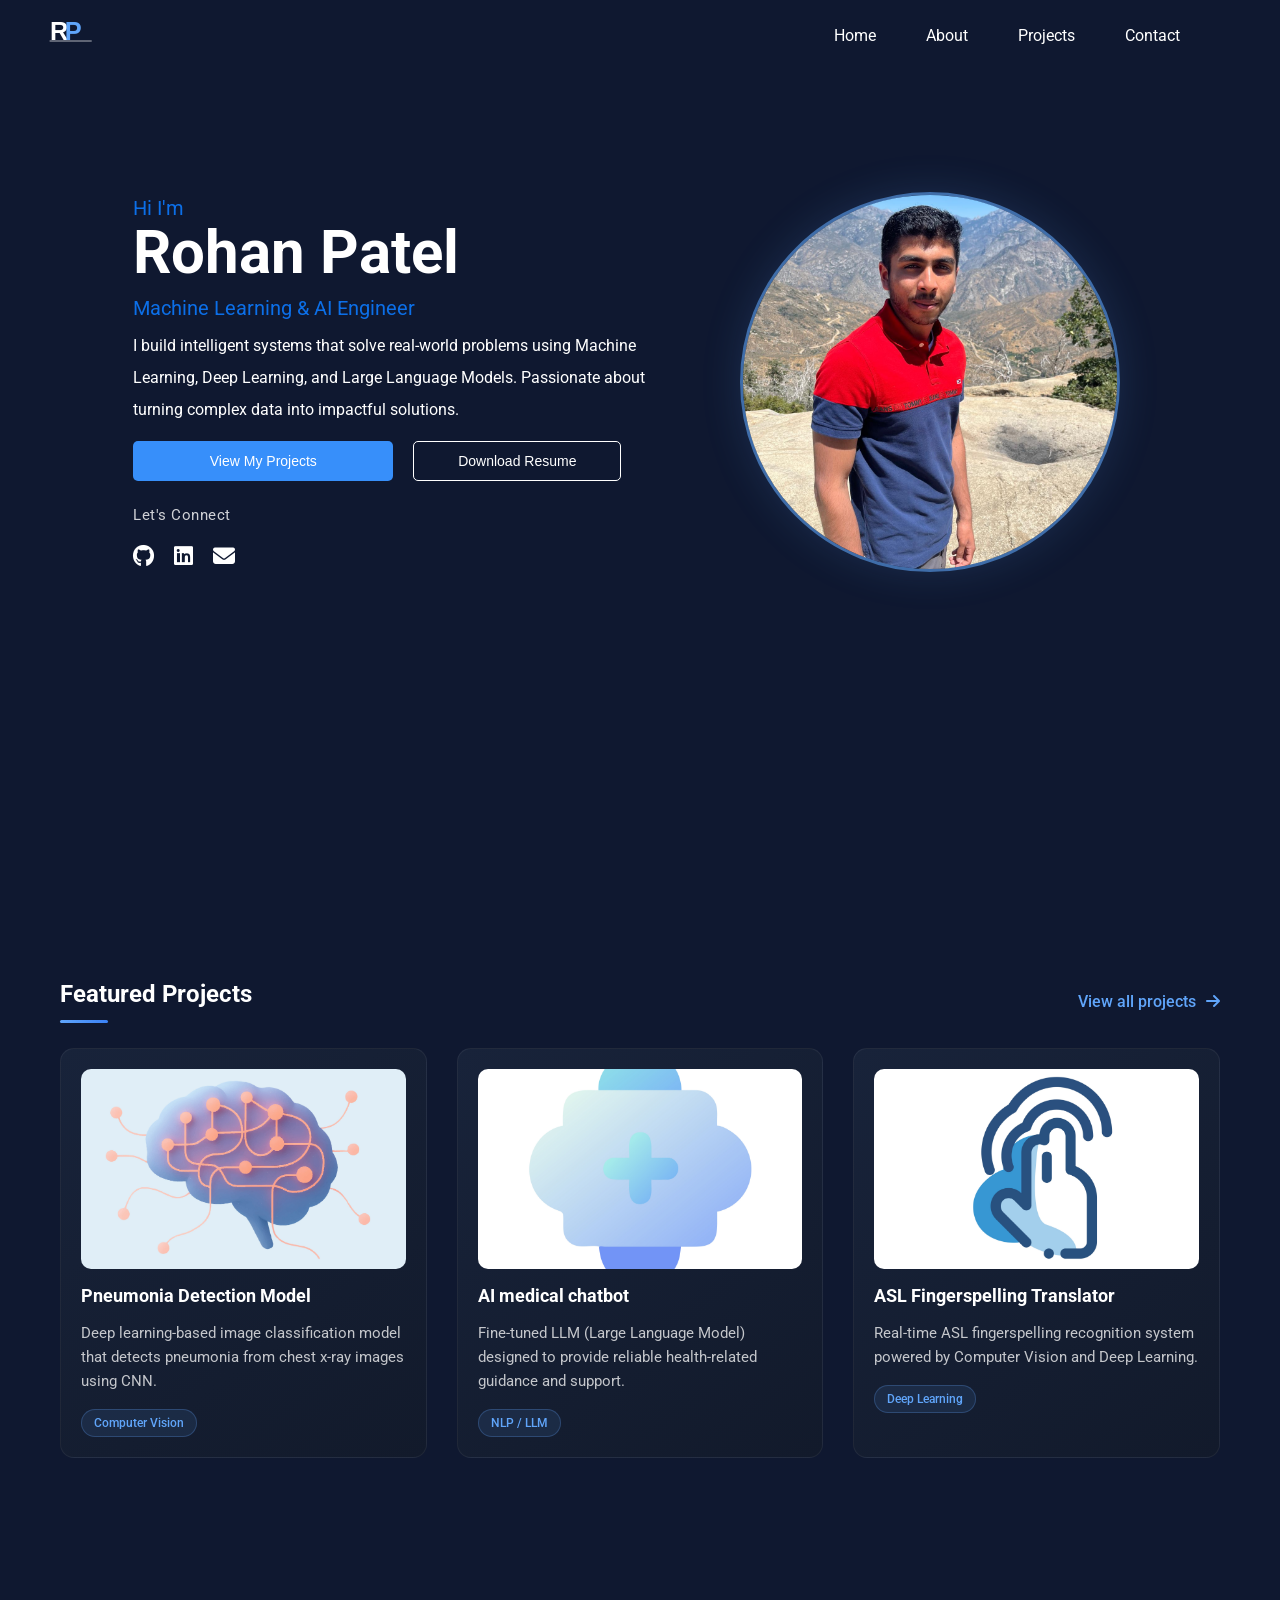
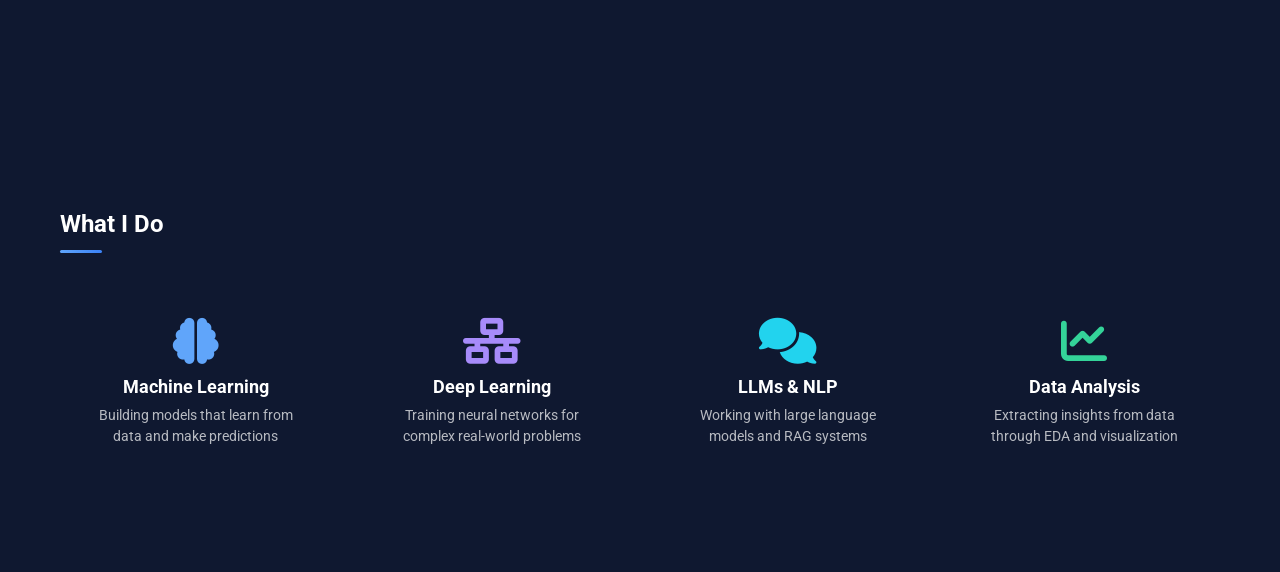
==== index.html @ dd7ce957 "Finished about page. Made minor changes to logo." ====
<!DOCTYPE html>
<html lang="en">
<head>
    <meta charset="UTF-8">
    <meta name="viewport" content="width=device-width, initial-scale=1.0">
    <title>Rohan's Porfolio</title>
    <link rel="preconnect" href="https://fonts.googleapis.com">
    <link rel="preconnect" href="https://fonts.gstatic.com" crossorigin>
    <link href="https://fonts.googleapis.com/css2?family=Inter:ital,opsz,wght@0,14..32,100..900;1,14..32,100..900&family=Roboto:ital,wght@0,100..900;1,100..900&display=swap" rel="stylesheet">
    <link rel="stylesheet" href="https://cdnjs.cloudflare.com/ajax/libs/font-awesome/6.5.0/css/all.min.css">
    <link rel="stylesheet" href="css/styles.css">
</head>
<body>

    <div class="main-layout">
        <div class="header-container">
            <div class="tab-container">
                <div class="logo">
                    <svg width="140" height="60" viewBox="0 0 140 60" xmlns="http://www.w3.org/2000/svg">

                        <!-- R -->
                        <text x="10" y="40"
                              font-family="Arial, sans-serif"
                              font-size="38"
                              font-weight="800"
                              fill="#ffffff"
                              letter-spacing="-6">
                            R
                        </text>

                        <!-- P (slightly overlapped to create interlock feel) -->
                        <text x="32" y="40"
                              font-family="Arial, sans-serif"
                              font-size="38"
                              font-weight="800"
                              fill="#60a5fa"
                              letter-spacing="-6">
                            P
                        </text>

                        <!-- Underline -->
                        <line x1="10" y1="42" x2="72" y2="42"
                              stroke="#ffffff"
                              stroke-width="1"
                              stroke-linecap="round"
                              opacity="1"/>

                    </svg>
                </div>
                <nav class="navbar">
                    <ul class="nav-links">
                        <li><a href="#">Home</a></li>
                        <li><a href="pages/about.html">About</a></li>
                        <li><a href="#">Projects</a></li>
                        <li><a href="#">Contact</a></li>
                    </ul>
                </nav>

            </div>
            <div class="hero-section">
                <div class="intro-container">
                    <div class="text-container">
                        <p class="intro-p">Hi I'm</p>
                        <h1>Rohan Patel</h1>
                        <p class="intro-p">Machine Learning & AI Engineer</p>
                        <p id="description">
                           I build intelligent systems that solve real-world problems using Machine Learning, Deep Learning, and Large Language Models. 
                           Passionate about turning complex data into impactful solutions.
                        </p>
                    </div>
                    <div class="button-container">
                        <button type="button" id="projects-btn">View My Projects</button>
                        <button type="button" id="resume-btn">Download Resume</button>
                    </div>
                    <div class="connect-container">
                        <p class="connect-title">Let's Connect</p>
                        <div class="icon-container">
                            <a href="https://github.com/" target="_blank" aria-label="GitHub">
                                <i class="fa-brands fa-github"></i>
                            </a>

                            <a href="https://linkedin.com/" target="_blank" aria-label="LinkedIn">
                                <i class="fa-brands fa-linkedin"></i>
                            </a>

                            <a href="mailto:your@email.com" aria-label="Email">
                                <i class="fa-solid fa-envelope"></i>
                            </a>
                        </div>
                    </div>
                </div>
                <div class="image-container">
                    <img src="./assets/images/hero_img.JPG">
                </div>
            </div>
        </div>


        <section class="featured-projects">
            <div class="section-header">
                <h2 class="section-title">Featured Projects</h2>
                <a href="#" class="view-projects-link">View all projects <i class="fa-solid fa-arrow-right"></i></a>
            </div>
            <div class="projects-grid">
                <div class="project-card">
                    <img src="./assets/images/img1.jpg">
                    <h3>Pneumonia Detection Model</h3>
                    <p>
                       Deep learning-based image classification model that detects 
                       pneumonia from chest x-ray images using CNN.
                    </p>
                    <div class="tech-tag">Computer Vision</div>
                </div>
                <div class="project-card">
                    <img src="./assets/images/img2.jpg">
                    <h3>AI medical chatbot</h3>
                    <p>
                        Fine-tuned LLM (Large Language Model) designed to provide 
                        reliable health-related guidance and support.
                    </p>
                    <div class="tech-tag">NLP / LLM</div>
                </div>
                <div class="project-card">
                    <img src="./assets/images/img3.jpg">
                    <h3>ASL Fingerspelling Translator</h3>
                    <p>
                        Real-time ASL fingerspelling recognition system powered by
                        Computer Vision and Deep Learning.
                    </p>
                    <div class="tech-tag">Deep Learning</div>
                </div>
            </div>
        </section>

        <section class="what-i-do">
            <div class="what-i-do-header">
                <h2 class="what-i-do-title">What I Do</h2>
            </div>

            <div class="capabilities-grid">
                <div class="capability-box">
                    <i class="fa-solid fa-brain" id="i1"></i>
                    <h3>Machine Learning</h3>
                    <p>Building models that learn from data and make predictions</p>
                </div>
                <div class="capability-box">
                    <i class="fa-solid fa-network-wired" id="i2"></i>
                    <h3>Deep Learning</h3>
                    <p>Training neural networks for complex real-world problems</p>
                </div>
                <div class="capability-box">
                    <i class="fa-solid fa-comments" id="i3"></i>
                    <h3>LLMs & NLP</h3>
                    <p>Working with large language models and RAG systems</p>
                </div>
                <div class="capability-box">
                    <i class="fa-solid fa-chart-line" id="i4"></i>
                    <h3>Data Analysis</h3>
                    <p>Extracting insights from data through EDA and visualization</p>
                </div>
            </div>
        </section>

    </div>

    <script src="./js/script.js"></script>


</body>
</html>
---- css/styles.css ----
* {
    margin: 0;
    padding: 0;
    box-sizing: border-box;
}
body {
    overflow-x: hidden;
    /*background-color: #0e172e;*/
    background-color: #0f1830;
}

.main-layout {
    display: flex;
    flex-direction: column;
    width: 100%;
    min-height: 100vh;
    overflow: none;
}

.header-container {
    display: flex;
    flex-direction: column;
    height: 100vh;
    padding-top: 15%;
    font-family: 'Roboto', sans-serif;
}

.tab-container {
    position: fixed;
    top: 0;
    z-index: 1000;
    width: 100%;
    height: 70px;
    display: flex;
    justify-content: space-between; 
    align-items: center;      
    padding: 0 20px;
    transition: all 0.3s ease;
}

.tab-container.scrolled {
    background: rgba(14, 23, 46, 0.85);
    backdrop-filter: blur(10px);
    border-bottom: 1px solid rgba(255, 255, 255, 0.08);
    box-shadow: 0 4px 20px rgba(0, 0, 0, 0.25);
}

/* Logo Design */
.logo svg {
    height: 40px;
    cursor: pointer;
}

/* navbar should NOT stretch full width */
.navbar {
    display: inline-flex;  /* key: shrink to content */
    font-family: "Roboto", sans-serif;
}

/* list styling */
.nav-links {
    display: flex;
    list-style: none;
    margin-right: 80px;
    padding: 0;
    gap: 50px; /* cleaner than margin-right */
}

/* links */
.nav-links li a {
    text-decoration: none;
    color: white;

}

.hero-section {
    display: grid;
    grid-template-columns: 1.2fr 1fr;
    gap: 60px;

    max-width: 1100px;
    margin: 0 auto;

    align-items: center;
}

.intro-container {
    display: flex;
    flex-direction: column;
    align-items: flex-start;
    justify-content: center;
}

.image-container {
    display: flex;
    align-items: center;
    /*justify-content: center;*/
}

.text-container {
    width: 100%;
    max-width: 520px;
    color: white;
}

.text-container h1 {
    font-size: 60px;
    margin-bottom: 10px;
    line-height: 1.1;
}

.text-container p:nth-of-type(2), p:nth-of-type(1) {
    font-size: 20px;
}

#description {
    padding-top: 10px;
    line-height: 2;
}

.intro-p {
    /*color: #0571f5;*/
    color: #0c6fe8;
}

.button-container {
    display: flex;
    gap: 20px;
    margin-top: 15px;
    width: 100%;
}

.button-container button{
    padding: 12px 16px;
    font-size: 14px;
    line-height: 1;
}


#projects-btn {
    color: white;
    background-color: #378ffa;
    border: none;
    border-radius: 5px;
    width: 50%;
}

#resume-btn {
    color: white;
    background: transparent;
    border: 0.2px solid white;
    border-radius: 5px;
    width: 40%;
}

.image-container {
    display: flex;
    align-items: center; 
    justify-content: center;
}

/*
.image-container img {
    width: 350px;
    height: 350px;
    object-fit: cover;

    border-radius: 50%;   
    border: 3px solid #4facfe; 
}
*/

.image-container img {
    width: 380px;
    height: 380px;

    object-fit: cover;
    border-radius: 50%;

    border: 3px solid rgba(96, 165, 250, 0.6);
    box-shadow: 0 0 40px rgba(96, 165, 250, 0.15);
    transition: 0.3s ease;
}

.image-container img:hover {
    transform: scale(1.03);
}



/* Connect container */

.connect-container {
    margin-top: 25px;
    display: flex;
    flex-direction: column;
    align-items: flex-start;
}

.connect-container p {
    font-size: 15px;
}

.connect-title {
    color: white;
    font-size: 14px;
    margin-bottom: 10px;
    opacity: 0.8;
    letter-spacing: 0.5px;
    font-family: 'Roboto', sans-serif;
}

.icon-container {
    display: flex;
    gap: 15px;
    padding-top: 10px;
}

.icon-container a {
    text-decoration: none;
    color: white;
    font-size: 25px;
    padding-right: 5px;
}

.icon-container a {
    font-size: 22px;
    color: white;
    transition: 0.2s ease;
}

.icon-container a:hover {
    transform: translateY(-2px);
    opacity: 0.7;
}

/* Feature projects section design */


.featured-projects {
    /*padding: 80px 60px;*/
    padding-top: 80px;
    padding-right: 60px;
    padding-bottom: 15px;
    padding-left: 60px;
    height: 100vh;
}

.section-header {
    display: flex;
    justify-content: space-between;
    align-items: center;
    width: 100%;
}

.section-title {
    margin: 0;
    padding: 0;
    padding-bottom: 15px;
    position: relative;
    display: inline-block;
    color: white;
    font-family: 'Roboto', sans-serif;
    flex: 0 0 auto;
}

.section-title::after {
    content: "";
    position: absolute;
    left: 0;
    bottom: 0;
    width: 25%;
    height: 3px;
    border-radius: 999px;
    background: linear-gradient(
        90deg,
        #60a5fa,
        #3b82f6
    );
}

.view-projects-link {
    color: #60a5fa;
    text-decoration: none;
    font-weight: 500;
    font-family: 'Roboto', sans-serif;
}

.view-projects-link i {
    margin-left: 6px;
}

.projects-grid {
    display: grid;
    grid-template-columns: repeat(3, 1fr);
    gap: 30px;
    padding-top: 25px;
}

.project-card {
    background: linear-gradient(145deg, #18233a, #121a2b);
    border: 1px solid rgba(255,255,255,0.06);

    border-radius: 14px;
    overflow: hidden;

    padding: 20px;

    display: flex;
    flex-direction: column;

    transition: all 0.25s ease;
    font-family: 'Roboto', sans-serif;
}

.project-card img {
    width: 100%;
    height: 200px;

    object-fit: cover;
    border-radius: 10px;

    margin-bottom: 16px;
}

.project-card h3 {
    color: white;
    font-size: 18px;
    margin-bottom: 15px;
}

.project-card p {
    color: rgba(255,255,255,0.75);
    font-size: 15px;
    line-height: 1.6;
}

.tech-tag {
    display: inline-block;
    margin-top: 5%;


    padding: 6px 12px;
    font-size: 12px;
    font-weight: 500;

    color: #60a5fa;
    background: rgba(96, 165, 250, 0.1);

    border: 1px solid rgba(96, 165, 250, 0.25);
    border-radius: 999px;

    width: fit-content;
}

/* What I Do Section Design */

.what-i-do {
    padding: 10px 60px 100px;
}

.what-i-do-header {
    display: flex;
    justify-content: space-between;
    align-items: center;
    width: 100%;
    margin-bottom: 40px;
}

.what-i-do-title {
    margin: 0;
    padding: 0;
    padding-bottom: 15px;
    position: relative;
    display: inline-block;
    color: white;
    font-family: 'Roboto', sans-serif;
    flex: 0 0 auto;
}

.what-i-do-title::after {
    content: "";
    position: absolute;
    left: 0;
    bottom: 0;
    width: 40%;
    height: 3px;
    border-radius: 999px;
    background: linear-gradient(
        90deg,
        #60a5fa,
        #3b82f6
    );
}

.capabilities-grid {
    display: grid;
    grid-template-columns: repeat(4, 1fr);
    gap: 25px;
}

.capability-box {
    /*
    background: linear-gradient(145deg, #18233a, #121a2b);
    border: 1px solid rgba(255, 255, 255, 0.06);

    border-radius: 14px;
    */
    padding: 25px;

    min-height: 160px;

    display: flex;
    flex-direction: column;
    justify-content: center;
    align-items: center;
    text-align: center;
    transition: all 0.25s ease;
    font-family: 'Roboto', sans-serif;
}

.capability-box:hover {
    transform: translateY(-6px);
    box-shadow: 0 12px 30px rgba(0, 0, 0, 0.35);
    border-color: rgba(96, 165, 250, 0.25);
}

.capability-box i {
    font-size: 46px;
    color: #60a5fa;
    margin-bottom: 12px;
}

.capability-box h3 {
    color: white;
    font-size: 18px;
    margin-bottom: 8px;
}

.capability-box p {
    color: rgba(255, 255, 255, 0.7);
    font-size: 14px;
    line-height: 1.5;
}

#i1 {
    color: #60a5fa;
}

#i2 {
    color: #a78bfa;
}

#i3 {
    color: #22d3ee;
}

#i4 {
    color: #34d399;
}
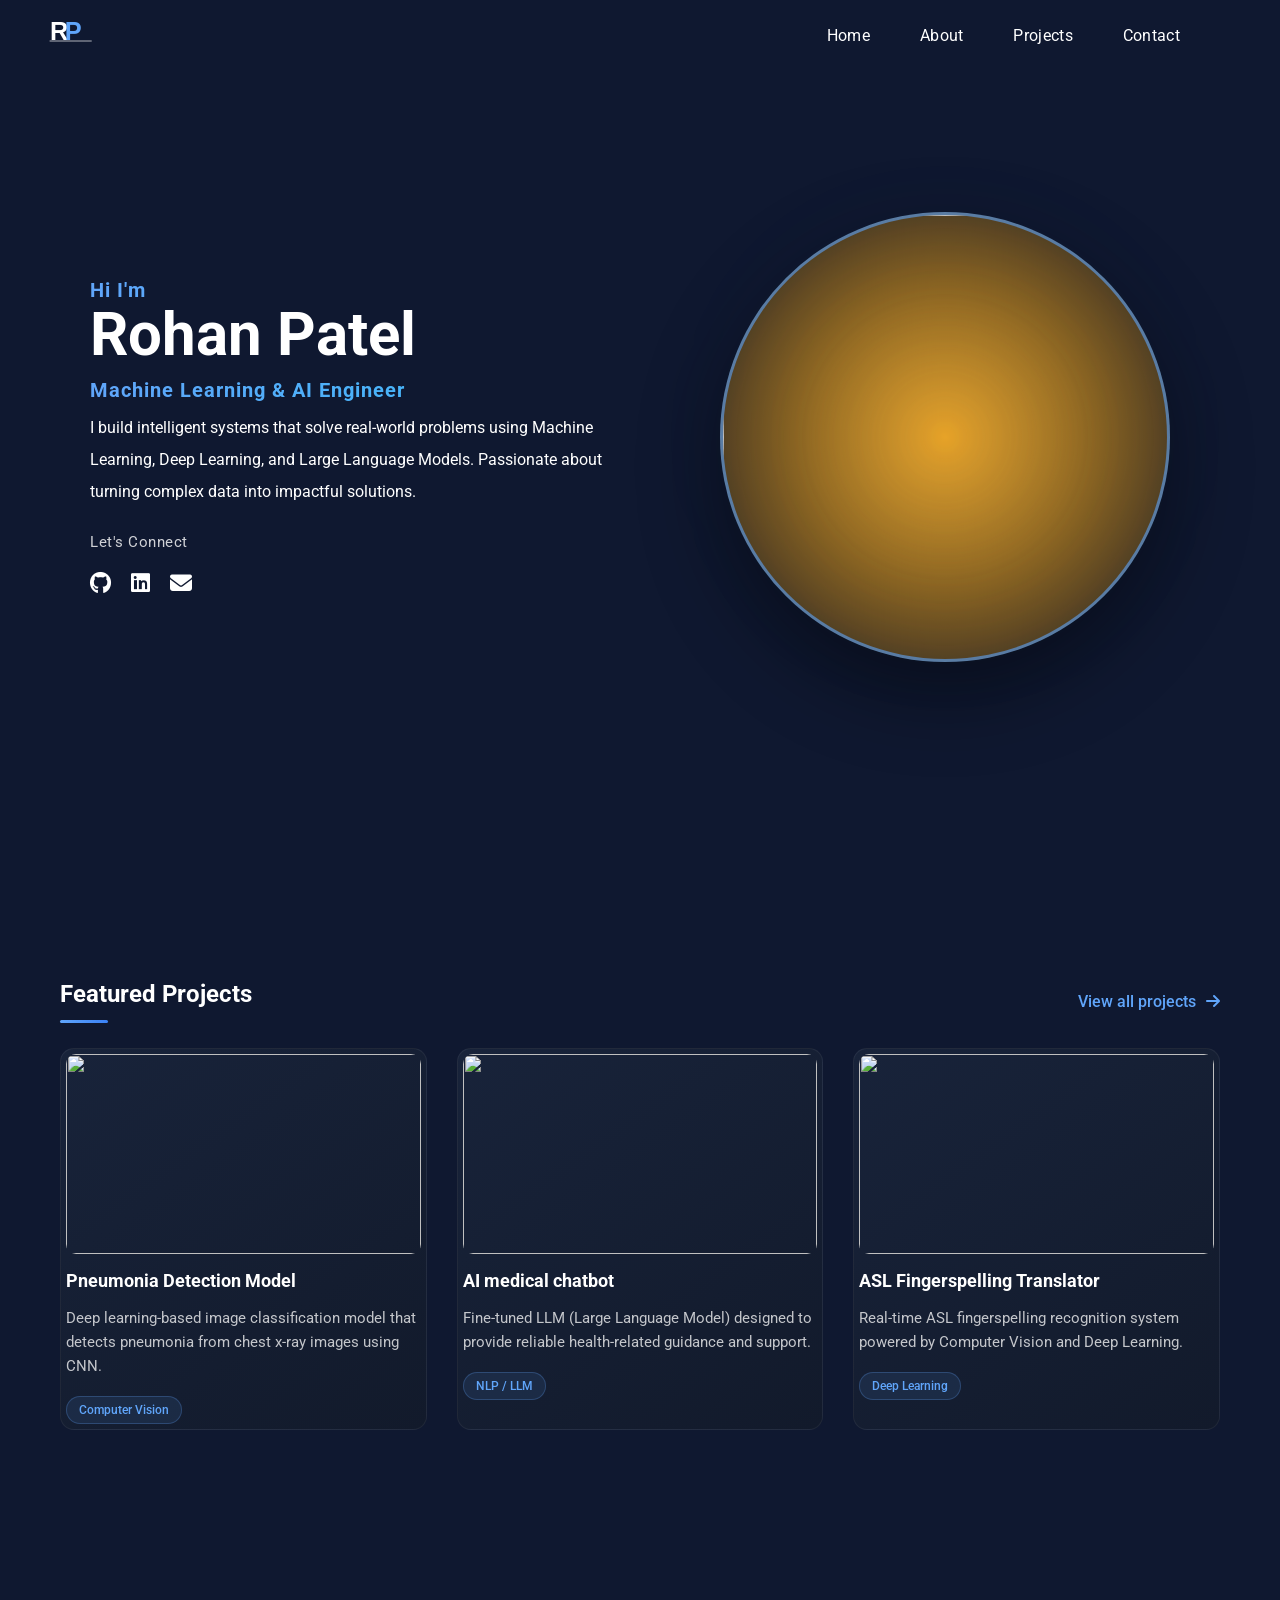
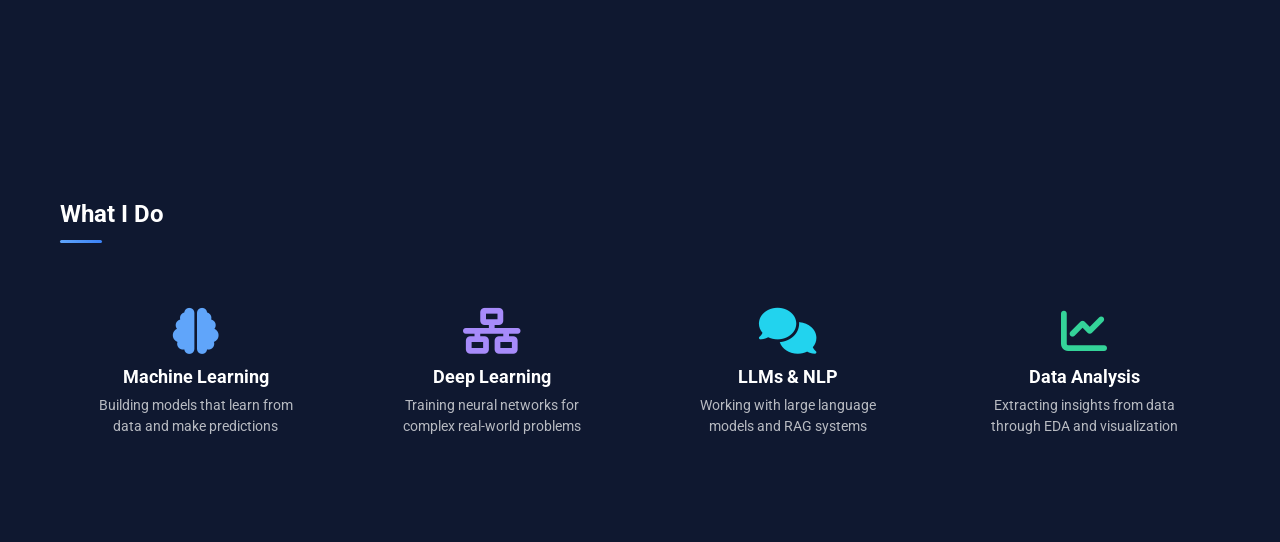
==== commit 171782ee: "Finished creating projects page and make home page responsive." ====
--- a/index.html
+++ b/index.html
@@ -15,6 +15,7 @@
     <div class="main-layout">
         <div class="header-container">
             <div class="tab-container">
+                <div class="menu-overlay"></div>
                 <div class="logo">
                     <svg width="140" height="60" viewBox="0 0 140 60" xmlns="http://www.w3.org/2000/svg">
 
@@ -50,28 +51,36 @@
                 <nav class="navbar">
                     <ul class="nav-links">
                         <li><a href="#">Home</a></li>
-                        <li><a href="pages/about.html">About</a></li>
-                        <li><a href="#">Projects</a></li>
+                        <li><a href="./pages/about.html">About</a></li>
+                        <li><a href="./pages/projects.html">Projects</a></li>
                         <li><a href="#">Contact</a></li>
                     </ul>
                 </nav>
+
+                <div class="hamburger">
+                    <span></span>
+                    <span></span>
+                    <span></span>
+                </div>
 
             </div>
             <div class="hero-section">
                 <div class="intro-container">
                     <div class="text-container">
-                        <p class="intro-p">Hi I'm</p>
+                        <p class="intro-p" id="p1">Hi I'm</p>
                         <h1>Rohan Patel</h1>
-                        <p class="intro-p">Machine Learning & AI Engineer</p>
+                        <p class="intro-p" id="p2">Machine Learning & AI Engineer</p>
                         <p id="description">
                            I build intelligent systems that solve real-world problems using Machine Learning, Deep Learning, and Large Language Models. 
                            Passionate about turning complex data into impactful solutions.
                         </p>
                     </div>
+                    <!--
                     <div class="button-container">
                         <button type="button" id="projects-btn">View My Projects</button>
                         <button type="button" id="resume-btn">Download Resume</button>
                     </div>
+                    -->
                     <div class="connect-container">
                         <p class="connect-title">Let's Connect</p>
                         <div class="icon-container">
@@ -90,7 +99,7 @@
                     </div>
                 </div>
                 <div class="image-container">
-                    <img src="./assets/images/hero_img.JPG">
+                    <img src="./assets/images/hero_img.png">
                 </div>
             </div>
         </div>
@@ -99,11 +108,11 @@
         <section class="featured-projects">
             <div class="section-header">
                 <h2 class="section-title">Featured Projects</h2>
-                <a href="#" class="view-projects-link">View all projects <i class="fa-solid fa-arrow-right"></i></a>
+                <a href="./pages/projects.html" class="view-projects-link">View all projects <i class="fa-solid fa-arrow-right"></i></a>
             </div>
             <div class="projects-grid">
                 <div class="project-card">
-                    <img src="./assets/images/img1.jpg">
+                    <img src="./assets/images/pneumonia.svg">
                     <h3>Pneumonia Detection Model</h3>
                     <p>
                        Deep learning-based image classification model that detects 
@@ -112,7 +121,7 @@
                     <div class="tech-tag">Computer Vision</div>
                 </div>
                 <div class="project-card">
-                    <img src="./assets/images/img2.jpg">
+                    <img src="./assets/images/chatbot.svg">
                     <h3>AI medical chatbot</h3>
                     <p>
                         Fine-tuned LLM (Large Language Model) designed to provide 
@@ -121,7 +130,7 @@
                     <div class="tech-tag">NLP / LLM</div>
                 </div>
                 <div class="project-card">
-                    <img src="./assets/images/img3.jpg">
+                    <img src="./assets/images/hand.svg">
                     <h3>ASL Fingerspelling Translator</h3>
                     <p>
                         Real-time ASL fingerspelling recognition system powered by
@@ -163,7 +172,8 @@
 
     </div>
 
-    <script src="./js/script.js"></script>
+    <script src="./js/navbar.js"></script>
+    <!--<script src="./js/script.js"></script>-->
 
 
 </body>
--- a/css/styles.css
+++ b/css/styles.css
@@ -9,6 +9,25 @@
     background-color: #0f1830;
 }
 
+.menu-overlay {
+    position: fixed;
+    inset: 0;
+
+    background: rgba(0,0,0,.5);
+
+    opacity: 0;
+    visibility: hidden;
+
+    transition: all .3s ease;
+
+    z-index: 999;
+}
+
+.menu-overlay.active {
+    opacity: 1;
+    visibility: visible;
+}
+
 .main-layout {
     display: flex;
     flex-direction: column;
@@ -20,7 +39,8 @@
 .header-container {
     display: flex;
     flex-direction: column;
-    height: 100vh;
+    min-height: 100vh;
+    height: auto;
     padding-top: 15%;
     font-family: 'Roboto', sans-serif;
 }
@@ -68,15 +88,45 @@
 
 /* links */
 .nav-links li a {
+    position: relative;
+    display: inline-block;
     text-decoration: none;
     color: white;
-
+    letter-spacing: 0.3px;
+    transition: color 0.3s ease;
+
+}
+
+/* hover effect */
+.nav-links li a:hover {
+    color: #ffffff;
+}
+
+/* animated underline */
+.nav-links li a::after {
+    content: "";
+    position: absolute;
+    left: 0;
+    bottom: -8px;
+
+    width: 0%;
+    height: 2px;
+
+    background: #4da3ff;
+    border-radius: 10px;
+
+    transition: width 0.3s ease;
+}
+
+/* expand underline on hover */
+.nav-links li a:hover::after {
+    width: 100%;
 }
 
 .hero-section {
     display: grid;
     grid-template-columns: 1.2fr 1fr;
-    gap: 60px;
+    gap: 80px;
 
     max-width: 1100px;
     margin: 0 auto;
@@ -119,8 +169,16 @@
 }
 
 .intro-p {
-    /*color: #0571f5;*/
-    color: #0c6fe8;
+    background: linear-gradient(
+        90deg,
+        #60a5fa,
+        #38bdf8
+    );
+
+    -webkit-background-clip: text;
+    -webkit-text-fill-color: transparent;
+    letter-spacing: 1px;
+    font-weight: 700;
 }
 
 .button-container {
@@ -157,29 +215,45 @@
     display: flex;
     align-items: center; 
     justify-content: center;
-}
-
-/*
+    position: relative;
+    padding: 20px;
+}
+
+
 .image-container img {
-    width: 350px;
-    height: 350px;
-    object-fit: cover;
-
-    border-radius: 50%;   
-    border: 3px solid #4facfe; 
-}
-*/
-
-.image-container img {
-    width: 380px;
-    height: 380px;
-
+    width: 450px;
+    height: 450px;
+
+    /* Core SaaS depth */
+    box-shadow: 0 30px 80px rgba(0, 0, 0, 0.45);
+
+    /* Smooth + modern */
+    transition: transform 0.4s ease, box-shadow 0.4s ease;
+
+    border: 3px solid rgba(96, 165, 250, 0.6);
+    
     object-fit: cover;
     border-radius: 50%;
-
-    border: 3px solid rgba(96, 165, 250, 0.6);
-    box-shadow: 0 0 40px rgba(96, 165, 250, 0.15);
-    transition: 0.3s ease;
+    background: radial-gradient(
+        circle,
+        orange,
+        transparent 100%
+    );
+}
+
+.image-container::before {
+  content: "";
+  position: absolute;
+  width: 80%;
+  height: 80%;
+  background: radial-gradient(
+    circle,
+    rgba(100, 150, 255, 0.25),
+    transparent 70%
+  );
+
+  filter: blur(60px);
+  z-index: 0;
 }
 
 .image-container img:hover {
@@ -243,7 +317,8 @@
     padding-right: 60px;
     padding-bottom: 15px;
     padding-left: 60px;
-    height: 100vh;
+    min-height: 100vh;
+    height: auto;
 }
 
 .section-header {
@@ -304,11 +379,10 @@
     border-radius: 14px;
     overflow: hidden;
 
-    padding: 20px;
+    padding: 5px;
 
     display: flex;
     flex-direction: column;
-
     transition: all 0.25s ease;
     font-family: 'Roboto', sans-serif;
 }
@@ -356,7 +430,7 @@
 /* What I Do Section Design */
 
 .what-i-do {
-    padding: 10px 60px 100px;
+    padding: 0px 60px 80px;
 }
 
 .what-i-do-header {
@@ -457,4 +531,198 @@
 
 #i4 {
     color: #34d399;
+}
+
+/** Response web page design **/
+.hamburger {
+    display: none;
+    flex-direction: column;
+    justify-content: center;
+    gap: 5px;
+    cursor: pointer;
+    z-index: 1100;
+}
+
+.hamburger span {
+    width: 26px;
+    height: 3px;
+    border-radius: 999px;
+    background: white;
+    transition: all 0.3s ease;
+}
+
+/* Large desktops */
+@media (max-width:1200px){
+
+    .hero-section{
+        max-width:950px;
+        gap:50px;
+    }
+
+    .text-container h1{
+        font-size:52px; 
+    }
+
+    .image-container img{
+        width:380px;
+        height:380px;
+    }
+
+    .projects-grid{
+        gap:20px;
+    }
+}
+
+@media (max-width:992px){
+
+    .header-container{
+        padding-top:120px;
+    }
+
+    .hero-section{
+        grid-template-columns:1fr;
+        text-align:center;
+        gap:40px;
+    }
+
+    .intro-container{
+        align-items:center;
+    }
+
+    .text-container{
+        max-width:700px;
+    }
+
+    .image-container{
+        order:-1;
+    }
+
+    .image-container img{
+        width:320px;
+        height:320px;
+    }
+
+    .connect-container{
+        align-items:center;
+    }
+
+    .projects-grid{
+        grid-template-columns:repeat(2,1fr);
+    }
+
+    .capabilities-grid{
+        grid-template-columns:repeat(2,1fr);
+    }
+
+}
+
+@media (max-width:768px){
+
+
+    .hamburger {
+        display: flex;
+    }
+
+    .navbar {
+        position: fixed;
+
+        top: 0;
+        right: -100%;
+
+        width: 280px;
+        height: 100vh;
+
+        background: #141b2e;
+
+        display: flex;
+        justify-content: center;
+        align-items: center;
+
+        transition: right 0.3s ease;
+
+        box-shadow: -10px 0 30px rgba(0,0,0,.3);
+    }
+
+    .navbar.active {
+        right: 0;
+    }
+
+    .tab-container{
+        padding:0 25px;
+    }
+
+    .nav-links{
+        flex-direction: column;
+        gap: 35px;
+        margin-right: 0;
+        align-items: center;
+    }
+
+    .nav-links li a {
+        font-size: 20px;
+    }
+
+    .text-container h1{
+        font-size:46px;
+    }
+
+    .text-container p{
+        font-size:18px;
+    }
+
+    .image-container img{
+        width:270px;
+        height:270px;
+    }
+
+    .featured-projects{
+        padding:60px 30px;
+    }
+
+    .what-i-do{
+        padding:60px 30px;
+    }   
+
+    .projects-grid{
+        grid-template-columns:1fr;
+    }
+
+    .capabilities-grid{
+        grid-template-columns:1fr;
+    }
+
+    .section-header{
+        flex-direction:column;
+        align-items:flex-start;
+        gap:20px;
+    }
+
+}
+
+@media (max-width:576px){
+
+    .header-container{
+        padding-top:100px;
+    }
+
+    .tab-container{
+        padding:0 18px;
+        height:65px;
+    }
+
+    .logo svg{
+        height:34px;
+    }
+}
+
+.hamburger.active span:nth-child(1) {
+    transform: translateY(8px) rotate(45deg);
+}
+
+.hamburger.active span:nth-child(2) {
+    opacity: 0;
+}
+
+.hamburger.active span:nth-child(3) {
+    transform: translateY(-8px) rotate(-45deg);
 }
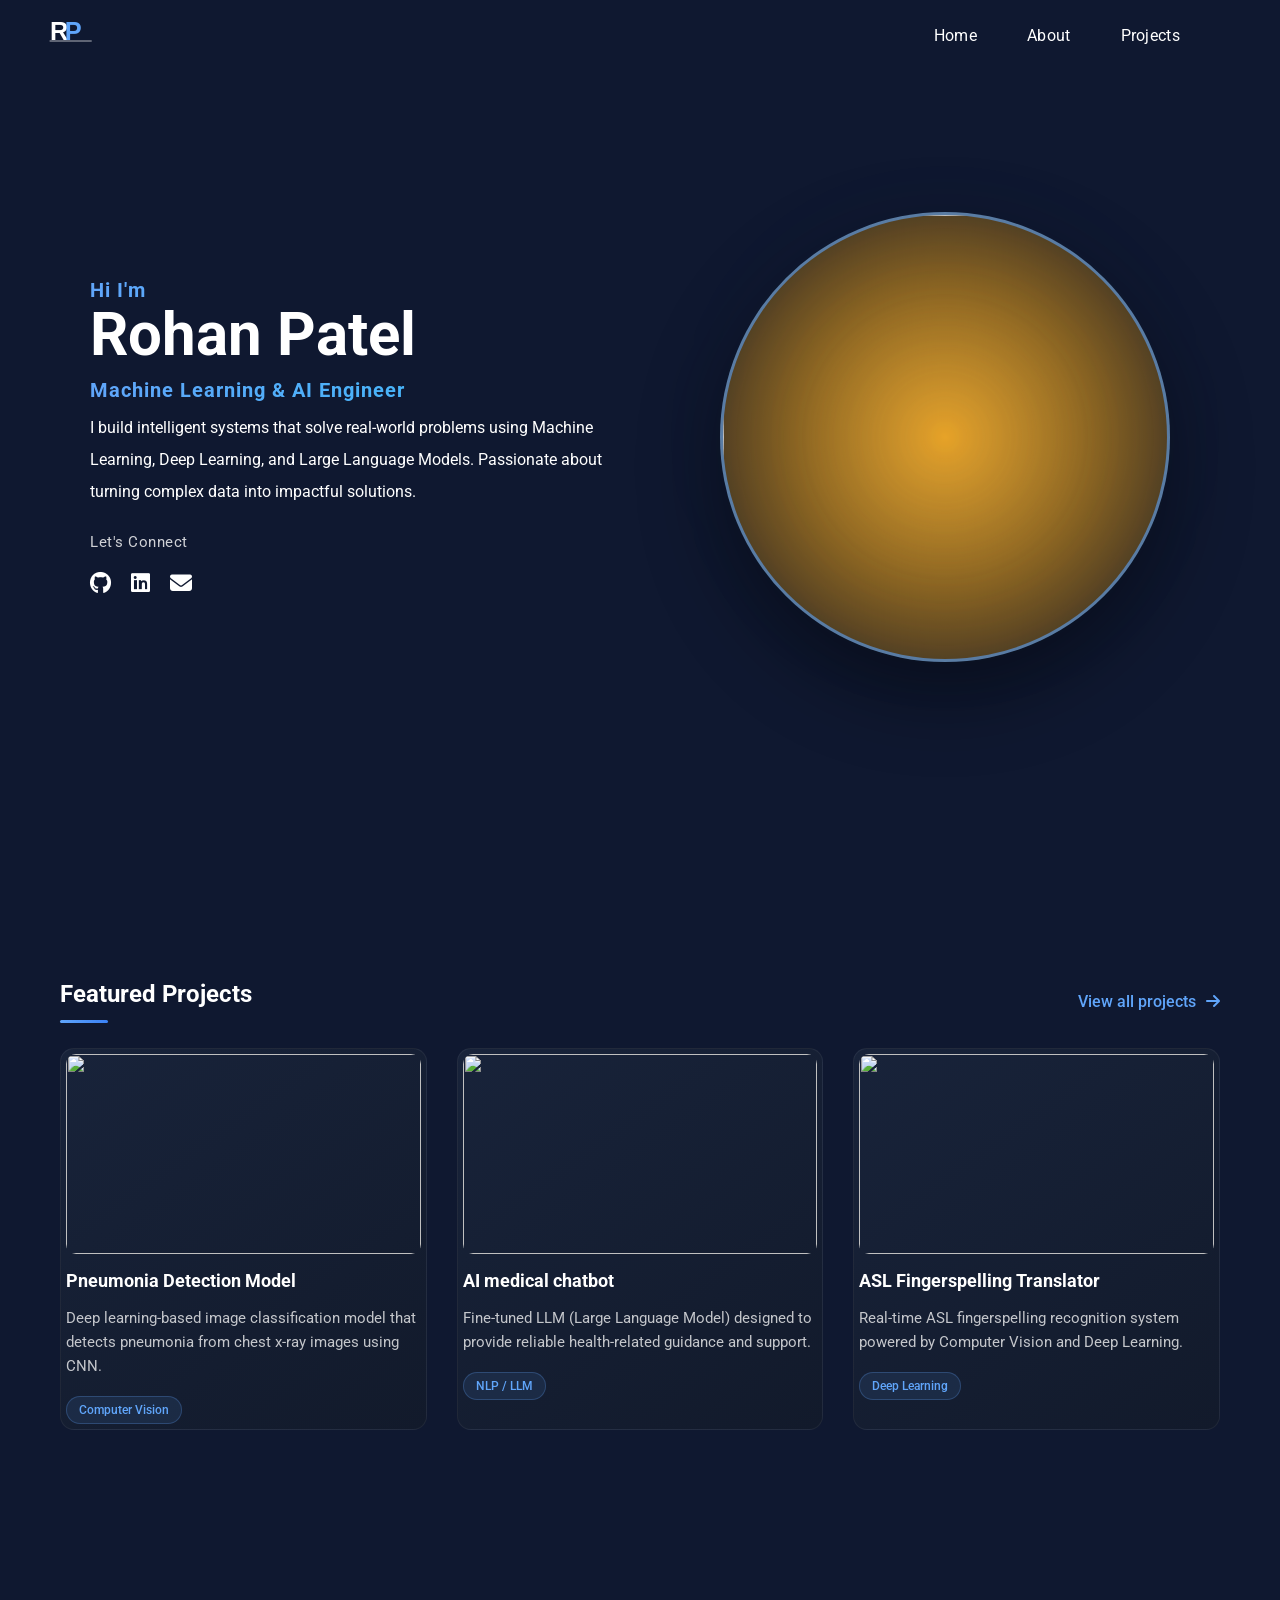
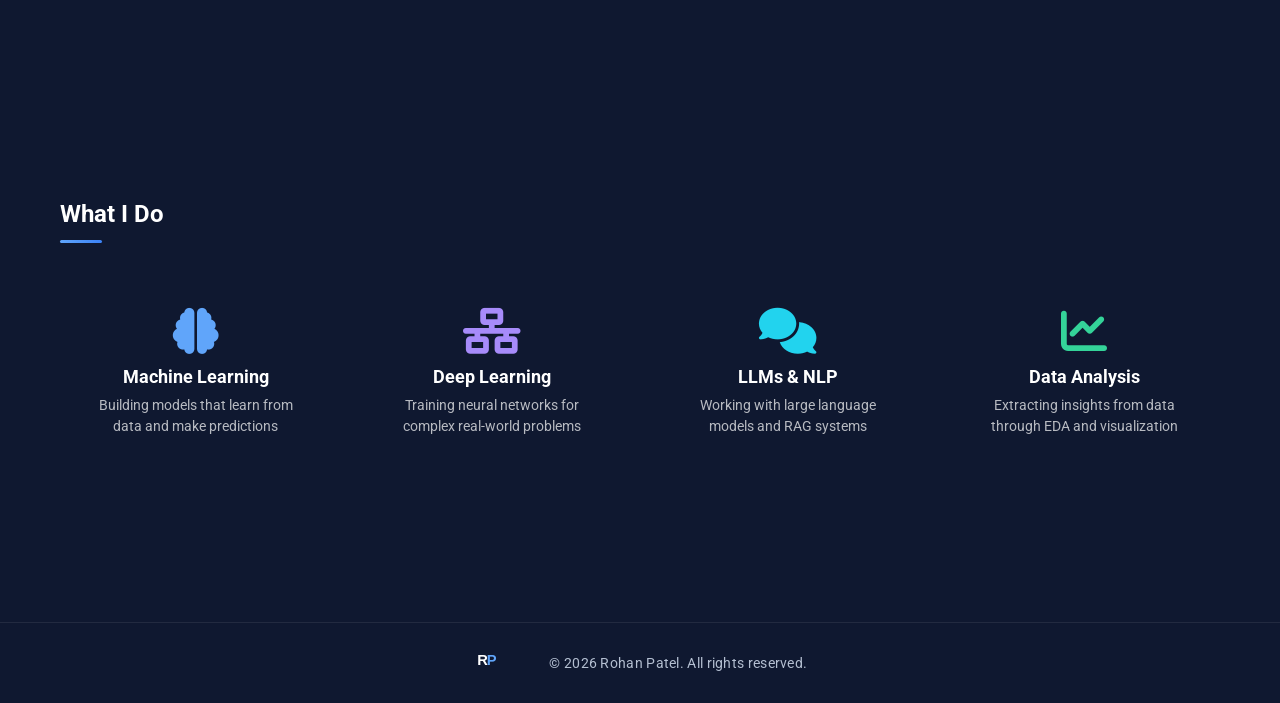
==== commit cf45529b: "Finished majority of portfolio website." ====
--- a/index.html
+++ b/index.html
@@ -50,13 +50,11 @@
                 </div>
                 <nav class="navbar">
                     <ul class="nav-links">
-                        <li><a href="#">Home</a></li>
+                        <li><a href="./index.html">Home</a></li>
                         <li><a href="./pages/about.html">About</a></li>
                         <li><a href="./pages/projects.html">Projects</a></li>
-                        <li><a href="#">Contact</a></li>
                     </ul>
                 </nav>
-
                 <div class="hamburger">
                     <span></span>
                     <span></span>
@@ -112,7 +110,7 @@
             </div>
             <div class="projects-grid">
                 <div class="project-card">
-                    <img src="./assets/images/pneumonia.svg">
+                    <img src="./assets/images/pneumonia.jpg">
                     <h3>Pneumonia Detection Model</h3>
                     <p>
                        Deep learning-based image classification model that detects 
@@ -130,7 +128,7 @@
                     <div class="tech-tag">NLP / LLM</div>
                 </div>
                 <div class="project-card">
-                    <img src="./assets/images/hand.svg">
+                    <img src="./assets/images/fingerspelling.jpg">
                     <h3>ASL Fingerspelling Translator</h3>
                     <p>
                         Real-time ASL fingerspelling recognition system powered by
@@ -170,6 +168,43 @@
             </div>
         </section>
 
+
+        <footer class="footer">
+
+            <div class="footer-logo">
+
+                <svg width="65" height="30" viewBox="0 0 140 60" xmlns="http://www.w3.org/2000/svg">
+
+                    <text x="10"
+                        y="40"
+                        font-family="Arial, sans-serif"
+                        font-size="34"
+                        font-weight="800"
+                        fill="#ffffff"
+                        letter-spacing="-6">
+                        R
+                    </text>
+
+                    <text x="32"
+                        y="40"
+                        font-family="Arial, sans-serif"
+                        font-size="34"
+                        font-weight="800"
+                        fill="#60a5fa"
+                        letter-spacing="-6">
+                        P
+                    </text>
+
+                </svg>
+
+            </div>
+
+            <div class="footer-text">
+                <p>© 2026 Rohan Patel. All rights reserved.</p>
+            </div>
+
+        </footer>
+
     </div>
 
     <script src="./js/navbar.js"></script>
--- a/css/styles.css
+++ b/css/styles.css
@@ -533,6 +533,36 @@
     color: #34d399;
 }
 
+/** Footer section design **/
+.footer{
+    margin-top:80px;
+
+    display:flex;
+    justify-content:center;
+    align-items:center;
+    gap:16px;
+
+    width:100%;
+
+    padding:24px 20px;
+
+    border-top:1px solid rgba(255,255,255,0.08);
+
+    background:#0f1830;
+}
+
+.footer-logo svg{
+    height:28px;
+    width:auto;
+}
+
+.footer-text p{
+    color:#b4bfd1;
+    font-family:'Roboto', sans-serif;
+    font-size:14px;
+    letter-spacing:0.3px;
+}
+
 /** Response web page design **/
 .hamburger {
     display: none;
@@ -618,7 +648,6 @@
 
 @media (max-width:768px){
 
-
     .hamburger {
         display: flex;
     }
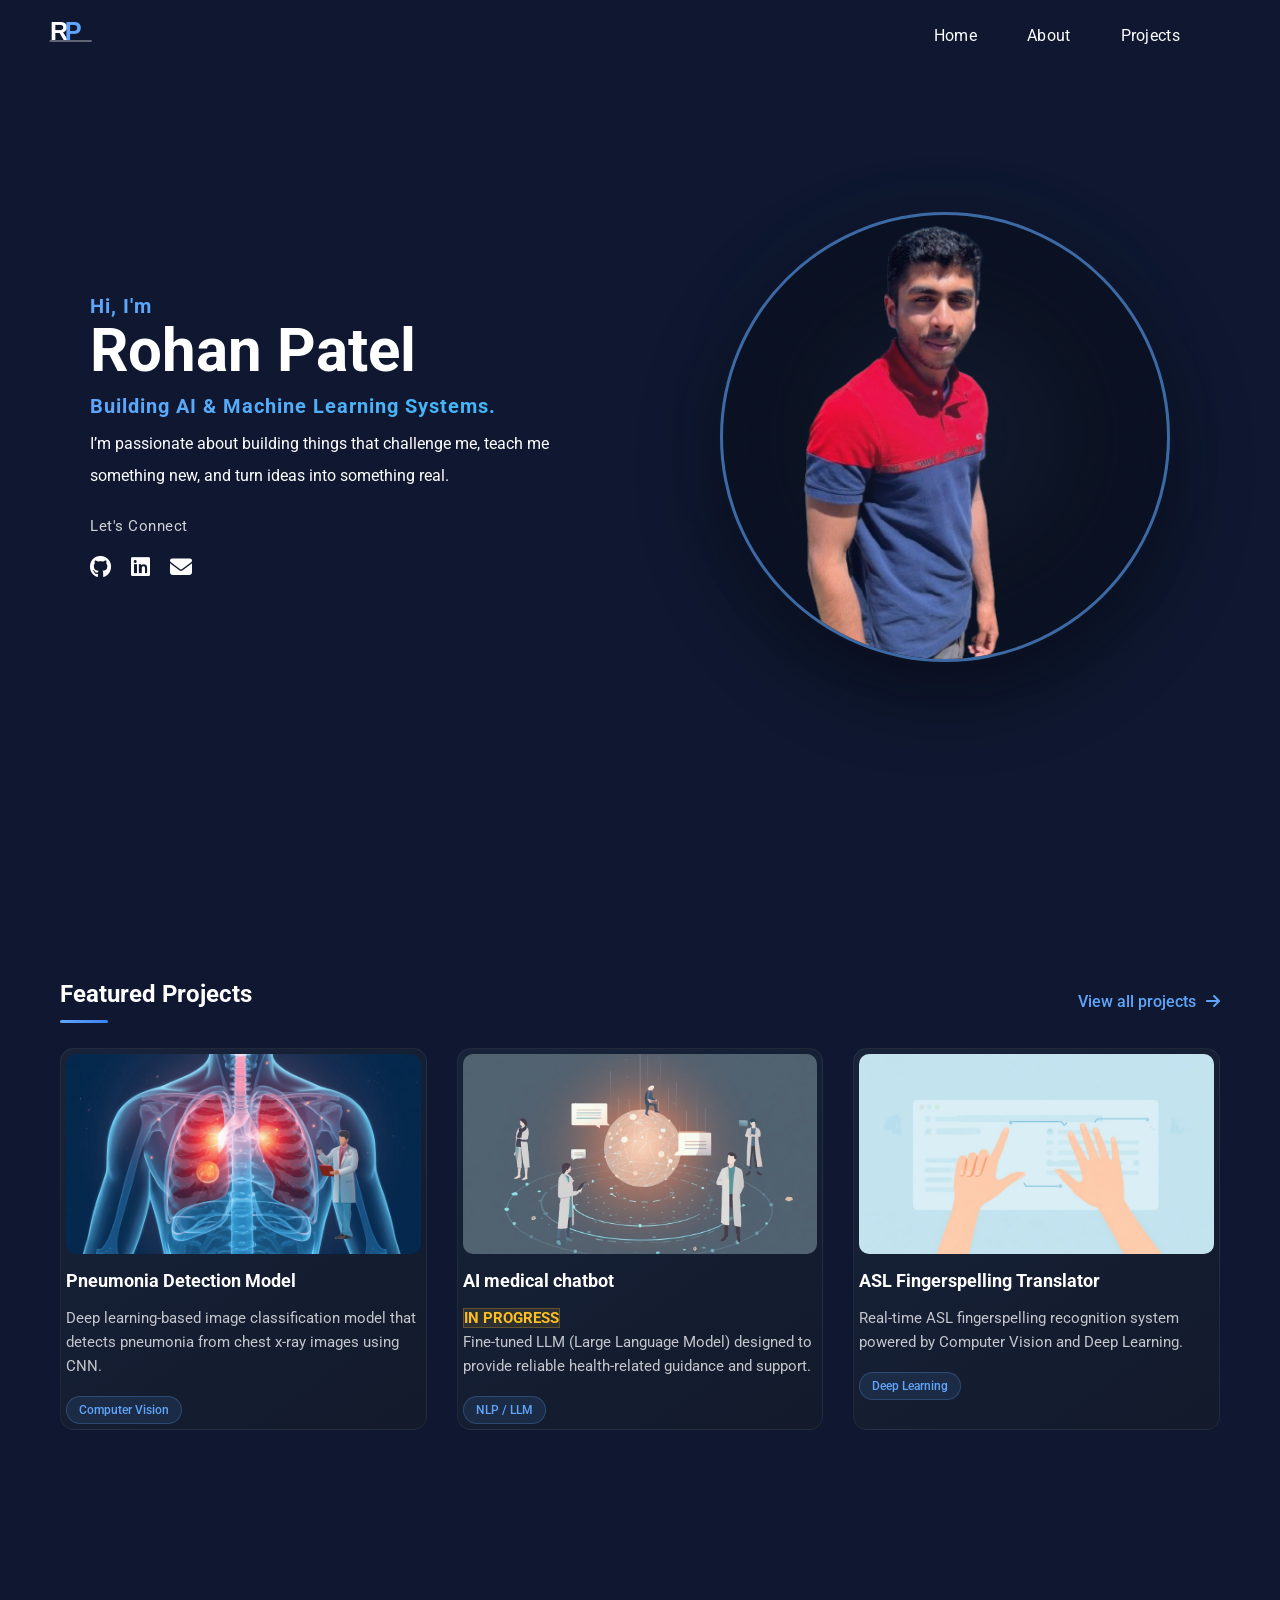
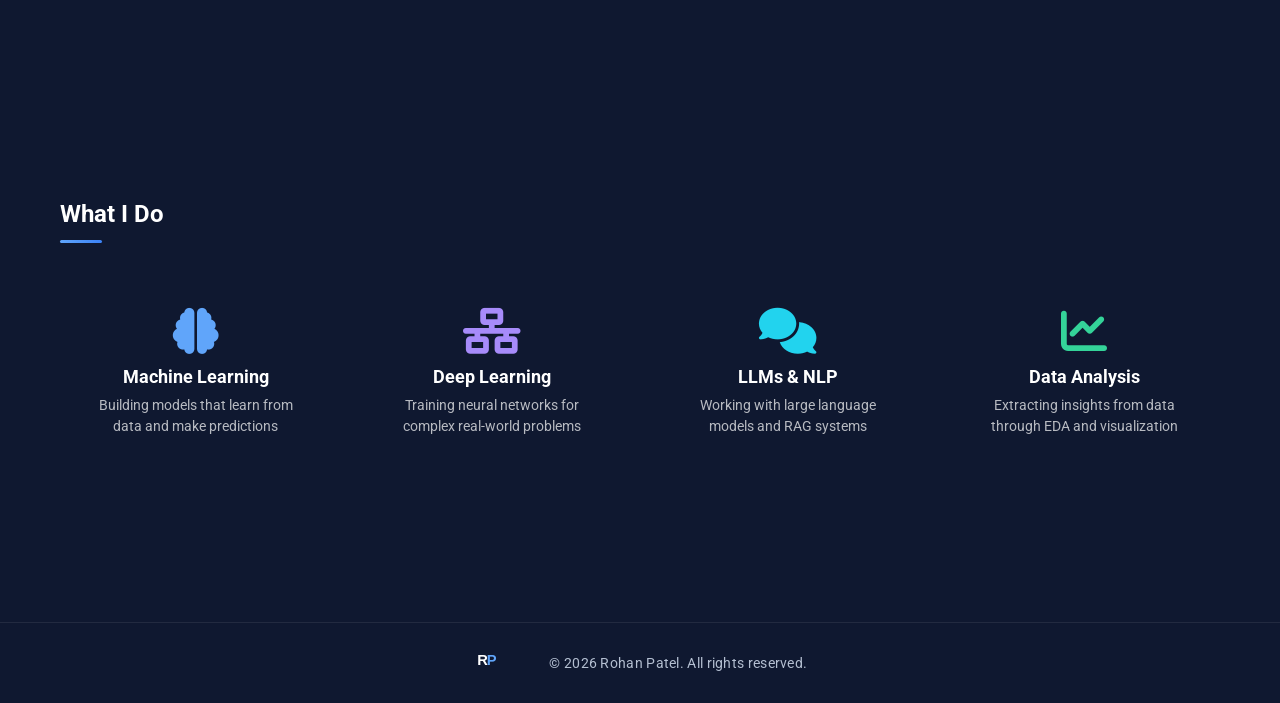
==== commit e07c3712: "Finished portfolio project." ====
--- a/index.html
+++ b/index.html
@@ -65,12 +65,11 @@
             <div class="hero-section">
                 <div class="intro-container">
                     <div class="text-container">
-                        <p class="intro-p" id="p1">Hi I'm</p>
+                        <p class="intro-p" id="p1">Hi, I'm</p>
                         <h1>Rohan Patel</h1>
-                        <p class="intro-p" id="p2">Machine Learning & AI Engineer</p>
+                        <p class="intro-p" id="p2">Building AI & Machine Learning Systems.</p>
                         <p id="description">
-                           I build intelligent systems that solve real-world problems using Machine Learning, Deep Learning, and Large Language Models. 
-                           Passionate about turning complex data into impactful solutions.
+                           I’m passionate about building things that challenge me, teach me something new, and turn ideas into something real.                     
                         </p>
                     </div>
                     <!--
@@ -90,7 +89,7 @@
                                 <i class="fa-brands fa-linkedin"></i>
                             </a>
 
-                            <a href="mailto:your@email.com" aria-label="Email">
+                            <a href="mailto:rohan.patel0329@gmail.com" aria-label="Email">
                                 <i class="fa-solid fa-envelope"></i>
                             </a>
                         </div>
@@ -119,9 +118,10 @@
                     <div class="tech-tag">Computer Vision</div>
                 </div>
                 <div class="project-card">
-                    <img src="./assets/images/chatbot.svg">
+                    <img src="./assets/images/chatbot.jpg">
                     <h3>AI medical chatbot</h3>
                     <p>
+                        <strong style="color: #fbbf24; background: rgba(251, 191, 36, 0.1); border: 1px solid rgba(251, 191, 36, 0.25);">IN PROGRESS</strong><br>
                         Fine-tuned LLM (Large Language Model) designed to provide 
                         reliable health-related guidance and support.
                     </p>
--- a/css/styles.css
+++ b/css/styles.css
@@ -236,7 +236,7 @@
     border-radius: 50%;
     background: radial-gradient(
         circle,
-        orange,
+        black,
         transparent 100%
     );
 }
@@ -705,11 +705,13 @@
     }
 
     .featured-projects{
-        padding:60px 30px;
+        padding-left: 30px;
+        padding-right: 30px;
+        padding-bottom: 30px;
     }
 
     .what-i-do{
-        padding:60px 30px;
+        padding:40px 30px;
     }   
 
     .projects-grid{
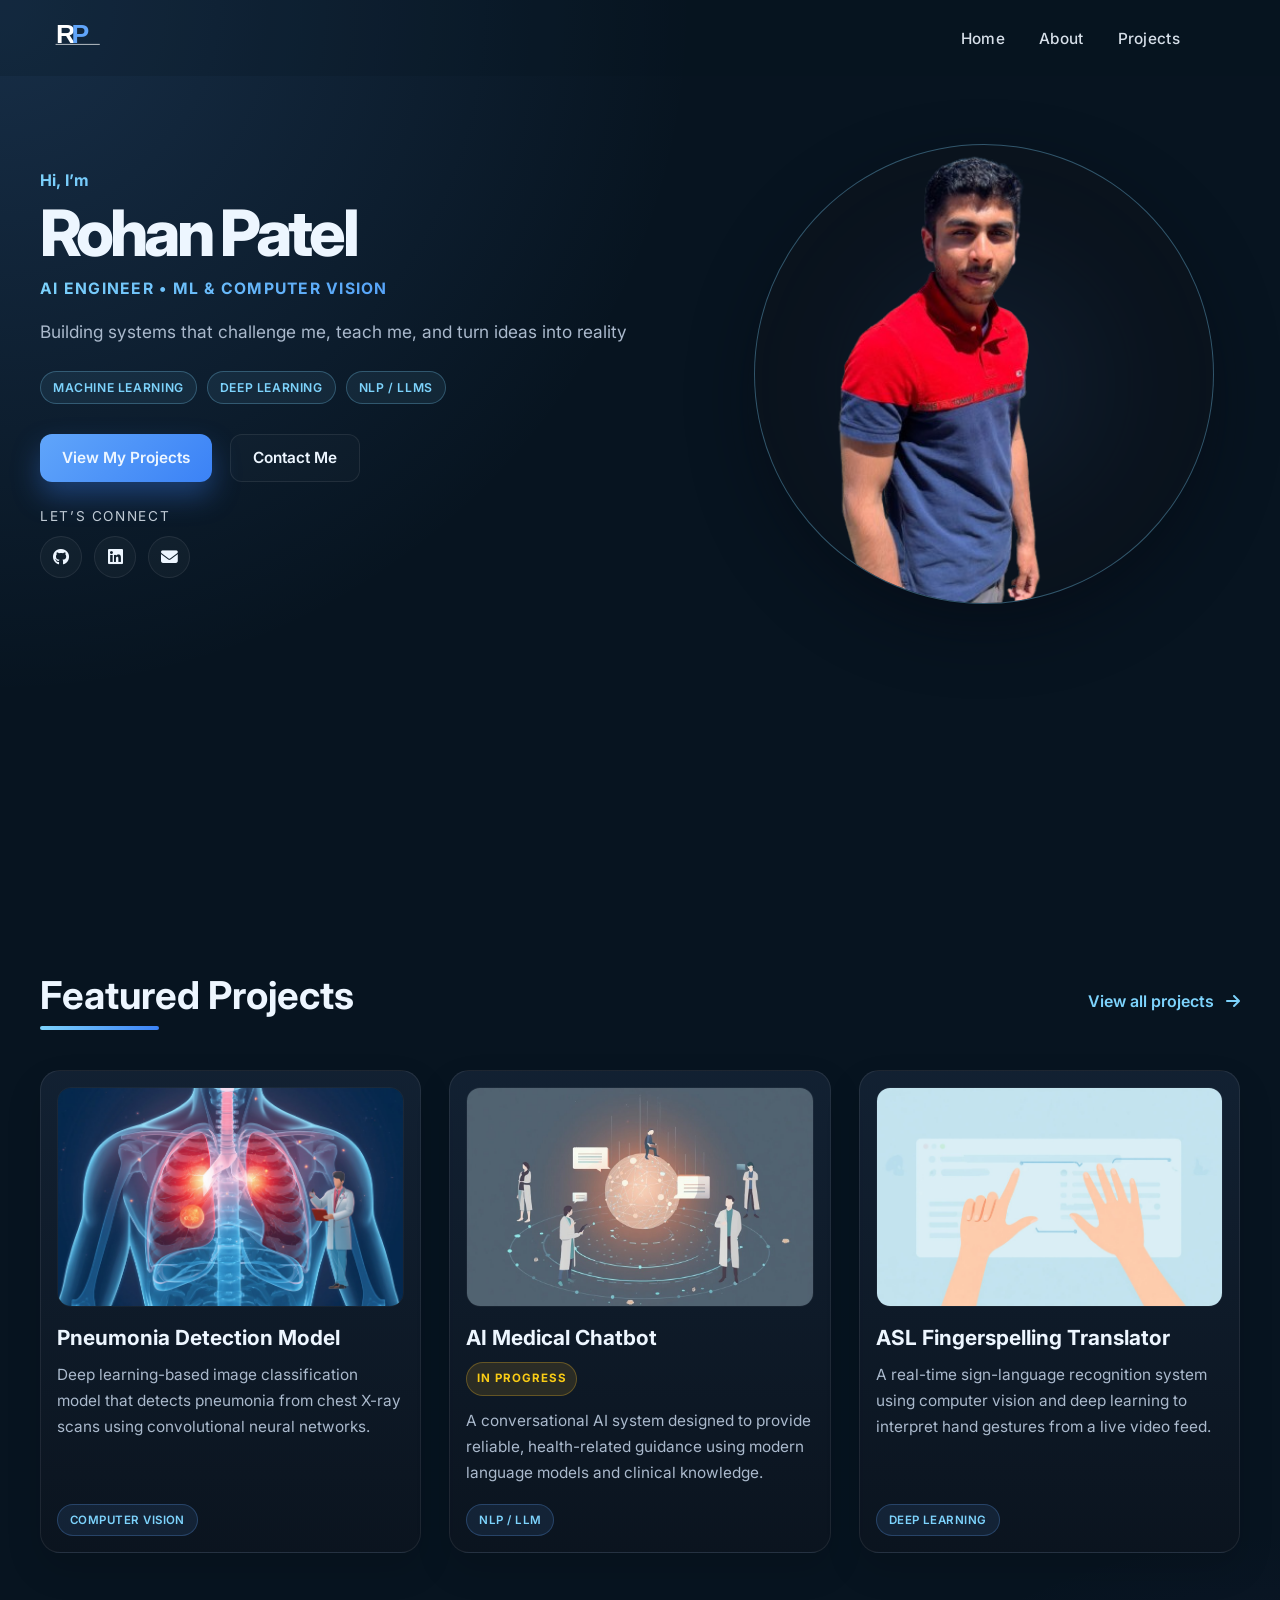
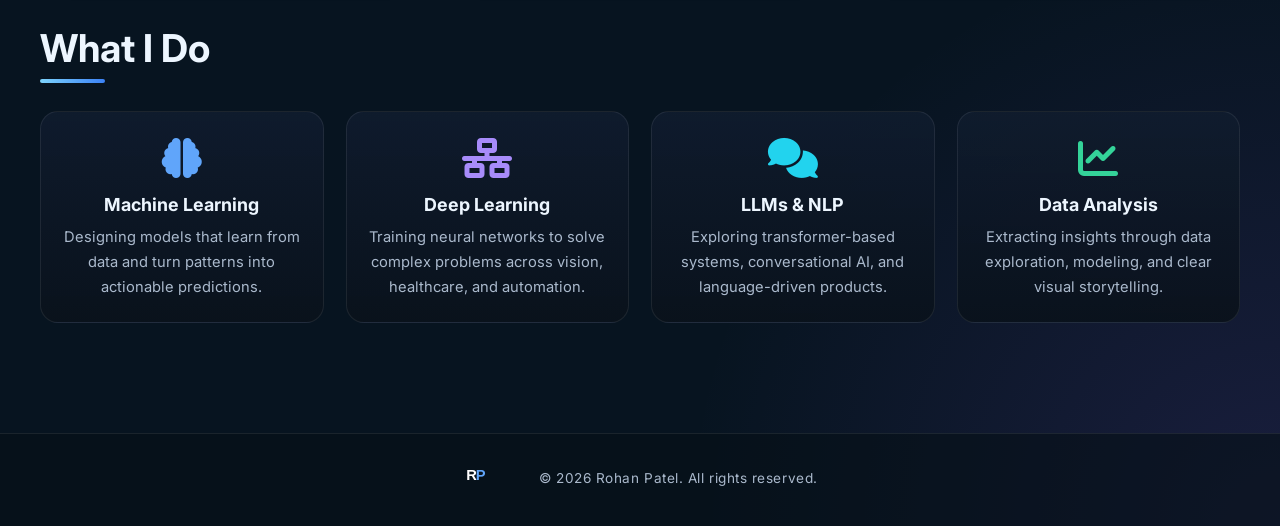
==== commit 269486dc: "Enhanced UI design." ====
--- a/index.html
+++ b/index.html
@@ -3,10 +3,19 @@
 <head>
     <meta charset="UTF-8">
     <meta name="viewport" content="width=device-width, initial-scale=1.0">
-    <title>Rohan's Porfolio</title>
+    <meta name="description" content="Rohan Patel is an AI and machine learning engineer building practical systems in computer vision, NLP, and data-driven product development.">
+    <title>Rohan Patel | AI & ML Portfolio</title>
+    <meta property="og:type" content="website">
+    <meta property="og:title" content="Rohan Patel | AI & Machine Learning Portfolio">
+    <meta property="og:description" content="Explore Rohan Patel's AI, machine learning, NLP, and software engineering projects.">
+    <meta property="og:url" content="https://rohanpatel512.github.io/Rohan-Portfolio-Website/">
+    <meta property="og:image" content="https://rohanpatel512.github.io/Rohan-Portfolio-Website/assets/images/portfolio_preview.jpg">
+    <meta property="og:image:width" content="1200">
+    <meta property="og:image:height" content="627">
+
     <link rel="preconnect" href="https://fonts.googleapis.com">
     <link rel="preconnect" href="https://fonts.gstatic.com" crossorigin>
-    <link href="https://fonts.googleapis.com/css2?family=Inter:ital,opsz,wght@0,14..32,100..900;1,14..32,100..900&family=Roboto:ital,wght@0,100..900;1,100..900&display=swap" rel="stylesheet">
+    <link href="https://fonts.googleapis.com/css2?family=Inter:wght@400;500;600;700;800;900&display=swap" rel="stylesheet">
     <link rel="stylesheet" href="https://cdnjs.cloudflare.com/ajax/libs/font-awesome/6.5.0/css/all.min.css">
     <link rel="stylesheet" href="css/styles.css">
 </head>
@@ -16,126 +25,105 @@
         <div class="header-container">
             <div class="tab-container">
                 <div class="menu-overlay"></div>
-                <div class="logo">
-                    <svg width="140" height="60" viewBox="0 0 140 60" xmlns="http://www.w3.org/2000/svg">
-
-                        <!-- R -->
-                        <text x="10" y="40"
-                              font-family="Arial, sans-serif"
-                              font-size="38"
-                              font-weight="800"
-                              fill="#ffffff"
-                              letter-spacing="-6">
-                            R
-                        </text>
-
-                        <!-- P (slightly overlapped to create interlock feel) -->
-                        <text x="32" y="40"
-                              font-family="Arial, sans-serif"
-                              font-size="38"
-                              font-weight="800"
-                              fill="#60a5fa"
-                              letter-spacing="-6">
-                            P
-                        </text>
-
-                        <!-- Underline -->
-                        <line x1="10" y1="42" x2="72" y2="42"
-                              stroke="#ffffff"
-                              stroke-width="1"
-                              stroke-linecap="round"
-                              opacity="1"/>
-
+                <div class="logo" aria-label="Rohan Patel home">
+                    <svg width="140" height="60" viewBox="0 0 140 60" xmlns="http://www.w3.org/2000/svg" role="img" aria-label="Rohan Patel logo">
+                        <text x="10" y="40" font-family="Arial, sans-serif" font-size="38" font-weight="800" fill="#ffffff" letter-spacing="-6">R</text>
+                        <text x="32" y="40" font-family="Arial, sans-serif" font-size="38" font-weight="800" fill="#60a5fa" letter-spacing="-6">P</text>
+                        <line x1="10" y1="42" x2="72" y2="42" stroke="#ffffff" stroke-width="1" stroke-linecap="round" opacity="1"/>
                     </svg>
                 </div>
-                <nav class="navbar">
+                <nav class="navbar" aria-label="Main navigation">
                     <ul class="nav-links">
                         <li><a href="./index.html">Home</a></li>
                         <li><a href="./pages/about.html">About</a></li>
                         <li><a href="./pages/projects.html">Projects</a></li>
                     </ul>
                 </nav>
-                <div class="hamburger">
+                <div class="hamburger" aria-label="Open menu" role="button" tabindex="0">
                     <span></span>
                     <span></span>
                     <span></span>
                 </div>
+            </div>
 
-            </div>
             <div class="hero-section">
                 <div class="intro-container">
                     <div class="text-container">
-                        <p class="intro-p" id="p1">Hi, I'm</p>
+                        <p class="intro-p" id="p1">Hi, I’m</p>
                         <h1>Rohan Patel</h1>
-                        <p class="intro-p" id="p2">Building AI & Machine Learning Systems.</p>
+                        <p class="intro-p" id="p2">AI Engineer • ML & Computer Vision</p>
                         <p id="description">
-                           I’m passionate about building things that challenge me, teach me something new, and turn ideas into something real.                     
+                            Building systems that challenge me, teach me, and turn ideas into reality
                         </p>
                     </div>
-                    <!--
+
+                    <div class="hero-badges" aria-label="Key strengths">
+                        <span class="badge">Machine Learning</span>
+                        <span class="badge">Deep Learning</span>
+                        <span class="badge">NLP / LLMs</span>
+                    </div>
+
                     <div class="button-container">
-                        <button type="button" id="projects-btn">View My Projects</button>
-                        <button type="button" id="resume-btn">Download Resume</button>
+                        <a href="./pages/projects.html" class="primary-btn">View My Projects</a>
+                        <a href="mailto:rohan.patel0329@gmail.com" class="secondary-btn">Contact Me</a>
                     </div>
-                    -->
+
                     <div class="connect-container">
-                        <p class="connect-title">Let's Connect</p>
+                        <p class="connect-title">Let’s Connect</p>
                         <div class="icon-container">
-                            <a href="https://github.com/" target="_blank" aria-label="GitHub">
+                            <a href="https://github.com/Rohanpatel512" target="_blank" rel="noreferrer" aria-label="GitHub">
                                 <i class="fa-brands fa-github"></i>
                             </a>
-
-                            <a href="https://linkedin.com/" target="_blank" aria-label="LinkedIn">
+                            <a href="https://www.linkedin.com/in/r29" target="_blank" rel="noreferrer" aria-label="LinkedIn">
                                 <i class="fa-brands fa-linkedin"></i>
                             </a>
-
                             <a href="mailto:rohan.patel0329@gmail.com" aria-label="Email">
                                 <i class="fa-solid fa-envelope"></i>
                             </a>
                         </div>
                     </div>
                 </div>
+
                 <div class="image-container">
-                    <img src="./assets/images/hero_img.png">
+                    <img src="./assets/images/hero_img.png" alt="Rohan Patel portrait illustration">
                 </div>
             </div>
         </div>
-
 
         <section class="featured-projects">
             <div class="section-header">
                 <h2 class="section-title">Featured Projects</h2>
                 <a href="./pages/projects.html" class="view-projects-link">View all projects <i class="fa-solid fa-arrow-right"></i></a>
             </div>
+
             <div class="projects-grid">
-                <div class="project-card">
-                    <img src="./assets/images/pneumonia.jpg">
+                <article class="project-card">
+                    <img src="./assets/images/pneumonia.jpg" alt="Pneumonia Detection Model project preview">
                     <h3>Pneumonia Detection Model</h3>
                     <p>
-                       Deep learning-based image classification model that detects 
-                       pneumonia from chest x-ray images using CNN.
+                        Deep learning-based image classification model that detects pneumonia from chest X-ray scans using convolutional neural networks.
                     </p>
                     <div class="tech-tag">Computer Vision</div>
-                </div>
-                <div class="project-card">
-                    <img src="./assets/images/chatbot.jpg">
-                    <h3>AI medical chatbot</h3>
+                </article>
+
+                <article class="project-card">
+                    <img src="./assets/images/chatbot.jpg" alt="AI medical chatbot project preview">
+                    <h3>AI Medical Chatbot</h3>
                     <p>
-                        <strong style="color: #fbbf24; background: rgba(251, 191, 36, 0.1); border: 1px solid rgba(251, 191, 36, 0.25);">IN PROGRESS</strong><br>
-                        Fine-tuned LLM (Large Language Model) designed to provide 
-                        reliable health-related guidance and support.
+                        <strong class="status-badge">IN PROGRESS</strong><br>
+                        A conversational AI system designed to provide reliable, health-related guidance using modern language models and clinical knowledge.
                     </p>
                     <div class="tech-tag">NLP / LLM</div>
-                </div>
-                <div class="project-card">
-                    <img src="./assets/images/fingerspelling.jpg">
+                </article>
+
+                <article class="project-card">
+                    <img src="./assets/images/fingerspelling.jpg" alt="ASL Fingerspelling Translator project preview">
                     <h3>ASL Fingerspelling Translator</h3>
                     <p>
-                        Real-time ASL fingerspelling recognition system powered by
-                        Computer Vision and Deep Learning.
+                        A real-time sign-language recognition system using computer vision and deep learning to interpret hand gestures from a live video feed.
                     </p>
                     <div class="tech-tag">Deep Learning</div>
-                </div>
+                </article>
             </div>
         </section>
 
@@ -148,68 +136,40 @@
                 <div class="capability-box">
                     <i class="fa-solid fa-brain" id="i1"></i>
                     <h3>Machine Learning</h3>
-                    <p>Building models that learn from data and make predictions</p>
+                    <p>Designing models that learn from data and turn patterns into actionable predictions.</p>
                 </div>
                 <div class="capability-box">
                     <i class="fa-solid fa-network-wired" id="i2"></i>
                     <h3>Deep Learning</h3>
-                    <p>Training neural networks for complex real-world problems</p>
+                    <p>Training neural networks to solve complex problems across vision, healthcare, and automation.</p>
                 </div>
                 <div class="capability-box">
                     <i class="fa-solid fa-comments" id="i3"></i>
                     <h3>LLMs & NLP</h3>
-                    <p>Working with large language models and RAG systems</p>
+                    <p>Exploring transformer-based systems, conversational AI, and language-driven products.</p>
                 </div>
                 <div class="capability-box">
                     <i class="fa-solid fa-chart-line" id="i4"></i>
                     <h3>Data Analysis</h3>
-                    <p>Extracting insights from data through EDA and visualization</p>
+                    <p>Extracting insights through data exploration, modeling, and clear visual storytelling.</p>
                 </div>
             </div>
         </section>
 
-
         <footer class="footer">
-
             <div class="footer-logo">
-
-                <svg width="65" height="30" viewBox="0 0 140 60" xmlns="http://www.w3.org/2000/svg">
-
-                    <text x="10"
-                        y="40"
-                        font-family="Arial, sans-serif"
-                        font-size="34"
-                        font-weight="800"
-                        fill="#ffffff"
-                        letter-spacing="-6">
-                        R
-                    </text>
-
-                    <text x="32"
-                        y="40"
-                        font-family="Arial, sans-serif"
-                        font-size="34"
-                        font-weight="800"
-                        fill="#60a5fa"
-                        letter-spacing="-6">
-                        P
-                    </text>
-
+                <svg width="65" height="30" viewBox="0 0 140 60" xmlns="http://www.w3.org/2000/svg" role="img" aria-label="Rohan Patel logo">
+                    <text x="10" y="40" font-family="Arial, sans-serif" font-size="34" font-weight="800" fill="#ffffff" letter-spacing="-6">R</text>
+                    <text x="32" y="40" font-family="Arial, sans-serif" font-size="34" font-weight="800" fill="#60a5fa" letter-spacing="-6">P</text>
                 </svg>
-
             </div>
 
             <div class="footer-text">
                 <p>© 2026 Rohan Patel. All rights reserved.</p>
             </div>
-
         </footer>
-
     </div>
 
     <script src="./js/navbar.js"></script>
-    <!--<script src="./js/script.js"></script>-->
-
-
 </body>
 </html>
--- a/css/styles.css
+++ b/css/styles.css
@@ -1,25 +1,56 @@
+:root {
+    --bg: #071420;
+    --bg-soft: #0f1e2d;
+    --panel: rgba(15, 24, 39, 0.9);
+    --panel-strong: #101c2e;
+    --white: #edf6ff;
+    --muted: #aab9cc;
+    --primary: #7dd3fc;
+    --secondary: #8b5cf6;
+    --accent: #60a5fa;
+    --accent-strong: #3b82f6;
+    --success: #34d399;
+    --border: rgba(255, 255, 255, 0.08);
+    --shadow: 0 25px 60px rgba(5, 10, 20, 0.5);
+}
+
 * {
     margin: 0;
     padding: 0;
     box-sizing: border-box;
 }
+
+html {
+    scroll-behavior: smooth;
+}
+
 body {
     overflow-x: hidden;
-    /*background-color: #0e172e;*/
-    background-color: #0f1830;
+    background:
+        radial-gradient(circle at top left, rgba(96, 165, 250, 0.18), transparent 28%),
+        radial-gradient(circle at bottom right, rgba(139, 92, 246, 0.14), transparent 24%),
+        var(--bg);
+    color: var(--white);
+    font-family: 'Inter', sans-serif;
+}
+
+a {
+    color: inherit;
+    text-decoration: none;
+}
+
+img {
+    display: block;
+    max-width: 100%;
 }
 
 .menu-overlay {
     position: fixed;
     inset: 0;
-
-    background: rgba(0,0,0,.5);
-
+    background: rgba(4, 8, 16, 0.55);
     opacity: 0;
     visibility: hidden;
-
-    transition: all .3s ease;
-
+    transition: all 0.3s ease;
     z-index: 999;
 }
 
@@ -33,16 +64,14 @@
     flex-direction: column;
     width: 100%;
     min-height: 100vh;
-    overflow: none;
 }
 
 .header-container {
     display: flex;
     flex-direction: column;
     min-height: 100vh;
-    height: auto;
-    padding-top: 15%;
-    font-family: 'Roboto', sans-serif;
+    padding-top: 120px;
+    padding-bottom: 40px;
 }
 
 .tab-container {
@@ -50,75 +79,68 @@
     top: 0;
     z-index: 1000;
     width: 100%;
-    height: 70px;
-    display: flex;
-    justify-content: space-between; 
-    align-items: center;      
-    padding: 0 20px;
+    height: 76px;
+    display: flex;
+    justify-content: space-between;
+    align-items: center;
+    padding: 0 28px;
+    background: rgba(7, 20, 32, 0.2);
+    border-bottom: 1px solid transparent;
     transition: all 0.3s ease;
 }
 
 .tab-container.scrolled {
-    background: rgba(14, 23, 46, 0.85);
-    backdrop-filter: blur(10px);
-    border-bottom: 1px solid rgba(255, 255, 255, 0.08);
-    box-shadow: 0 4px 20px rgba(0, 0, 0, 0.25);
-}
-
-/* Logo Design */
+    background: rgba(7, 20, 32, 0.82);
+    backdrop-filter: blur(18px);
+    -webkit-backdrop-filter: blur(18px);
+    border-bottom: 1px solid var(--border);
+    box-shadow: 0 12px 30px rgba(0, 0, 0, 0.18);
+}
+
 .logo svg {
-    height: 40px;
+    height: 42px;
     cursor: pointer;
 }
 
-/* navbar should NOT stretch full width */
 .navbar {
-    display: inline-flex;  /* key: shrink to content */
-    font-family: "Roboto", sans-serif;
-}
-
-/* list styling */
+    display: inline-flex;
+}
+
 .nav-links {
     display: flex;
+    align-items: center;
     list-style: none;
-    margin-right: 80px;
-    padding: 0;
-    gap: 50px; /* cleaner than margin-right */
-}
-
-/* links */
+    margin-right: 72px;
+    gap: 34px;
+}
+
 .nav-links li a {
     position: relative;
     display: inline-block;
     text-decoration: none;
-    color: white;
-    letter-spacing: 0.3px;
-    transition: color 0.3s ease;
-
-}
-
-/* hover effect */
+    color: rgba(237, 246, 255, 0.9);
+    font-size: 0.96rem;
+    font-weight: 500;
+    letter-spacing: 0.02em;
+    transition: color 0.25s ease;
+}
+
 .nav-links li a:hover {
-    color: #ffffff;
-}
-
-/* animated underline */
+    color: var(--white);
+}
+
 .nav-links li a::after {
     content: "";
     position: absolute;
     left: 0;
-    bottom: -8px;
-
-    width: 0%;
+    bottom: -9px;
+    width: 0;
     height: 2px;
-
-    background: #4da3ff;
-    border-radius: 10px;
-
-    transition: width 0.3s ease;
-}
-
-/* expand underline on hover */
+    background: linear-gradient(90deg, var(--primary), var(--accent));
+    border-radius: 999px;
+    transition: width 0.25s ease;
+}
+
 .nav-links li a:hover::after {
     width: 100%;
 }
@@ -126,11 +148,10 @@
 .hero-section {
     display: grid;
     grid-template-columns: 1.2fr 1fr;
-    gap: 80px;
-
-    max-width: 1100px;
+    gap: 72px;
+    max-width: 1200px;
+    width: min(1200px, calc(100% - 48px));
     margin: 0 auto;
-
     align-items: center;
 }
 
@@ -141,429 +162,381 @@
     justify-content: center;
 }
 
-.image-container {
-    display: flex;
-    align-items: center;
-    /*justify-content: center;*/
-}
-
 .text-container {
     width: 100%;
-    max-width: 520px;
-    color: white;
+    max-width: 590px;
+    color: var(--white);
+}
+
+#p1 {
+    margin-bottom: 12px;
+}
+
+#p2 {
+    margin-top: 14px;
+    margin-bottom: 18px;
+    font-size: 0.98rem;
+    letter-spacing: 0.08em;
+    text-transform: uppercase;
 }
 
 .text-container h1 {
-    font-size: 60px;
+    font-size: clamp(3rem, 5vw, 5rem);
+    line-height: 0.98;
+    letter-spacing: -0.06em;
+    font-weight: 800;
     margin-bottom: 10px;
-    line-height: 1.1;
-}
-
-.text-container p:nth-of-type(2), p:nth-of-type(1) {
-    font-size: 20px;
 }
 
 #description {
-    padding-top: 10px;
-    line-height: 2;
+    max-width: 600px;
+    color: var(--muted);
+    font-size: 1.08rem;
+    line-height: 1.8;
 }
 
 .intro-p {
-    background: linear-gradient(
-        90deg,
-        #60a5fa,
-        #38bdf8
-    );
-
+    background: linear-gradient(135deg, var(--primary), var(--accent-strong));
     -webkit-background-clip: text;
+    background-clip: text;
     -webkit-text-fill-color: transparent;
-    letter-spacing: 1px;
     font-weight: 700;
 }
 
+.hero-badges {
+    display: flex;
+    flex-wrap: wrap;
+    gap: 10px;
+    margin-top: 24px;
+}
+
+.badge {
+    display: inline-flex;
+    align-items: center;
+    padding: 8px 12px;
+    border-radius: 999px;
+    border: 1px solid rgba(125, 211, 252, 0.28);
+    background: rgba(125, 211, 252, 0.08);
+    color: var(--primary);
+    font-size: 0.76rem;
+    font-weight: 600;
+    letter-spacing: 0.05em;
+    text-transform: uppercase;
+}
+
 .button-container {
     display: flex;
-    gap: 20px;
-    margin-top: 15px;
-    width: 100%;
-}
-
-.button-container button{
-    padding: 12px 16px;
-    font-size: 14px;
-    line-height: 1;
-}
-
-
-#projects-btn {
-    color: white;
-    background-color: #378ffa;
-    border: none;
-    border-radius: 5px;
-    width: 50%;
-}
-
-#resume-btn {
-    color: white;
-    background: transparent;
-    border: 0.2px solid white;
-    border-radius: 5px;
-    width: 40%;
+    align-items: center;
+    gap: 18px;
+    margin-top: 30px;
+    flex-wrap: wrap;
+}
+
+.primary-btn,
+.secondary-btn {
+    display: inline-flex;
+    align-items: center;
+    justify-content: center;
+    min-height: 48px;
+    padding: 0 22px;
+    border-radius: 12px;
+    font-size: 0.96rem;
+    font-weight: 600;
+    transition: transform 0.25s ease, box-shadow 0.25s ease, border-color 0.25s ease;
+}
+
+.primary-btn {
+    background: linear-gradient(135deg, var(--accent), var(--accent-strong));
+    color: var(--white);
+    box-shadow: 0 14px 28px rgba(59, 130, 246, 0.35);
+}
+
+.secondary-btn {
+    background: rgba(255, 255, 255, 0.02);
+    border: 1px solid var(--border);
+    color: var(--white);
+}
+
+.primary-btn:hover,
+.secondary-btn:hover {
+    transform: translateY(-2px);
+}
+
+.connect-container {
+    margin-top: 26px;
+    display: flex;
+    flex-direction: column;
+    align-items: flex-start;
+}
+
+.connect-title {
+    color: rgba(237, 246, 255, 0.8);
+    font-size: 0.85rem;
+    margin-bottom: 12px;
+    letter-spacing: 0.12em;
+    text-transform: uppercase;
+}
+
+.icon-container {
+    display: flex;
+    align-items: center;
+    gap: 12px;
+}
+
+.icon-container a {
+    display: inline-flex;
+    align-items: center;
+    justify-content: center;
+    width: 42px;
+    height: 42px;
+    border-radius: 50%;
+    background: rgba(255, 255, 255, 0.03);
+    border: 1px solid var(--border);
+    color: var(--white);
+    font-size: 1.05rem;
+    transition: transform 0.2s ease, border-color 0.2s ease, background 0.2s ease;
+}
+
+.icon-container a:hover {
+    transform: translateY(-2px);
+    border-color: rgba(125, 211, 252, 0.4);
+    background: rgba(96, 165, 250, 0.08);
 }
 
 .image-container {
-    display: flex;
-    align-items: center; 
+    position: relative;
+    display: flex;
+    align-items: center;
     justify-content: center;
+    padding: 24px;
+}
+
+.image-container::before {
+    content: "";
+    position: absolute;
+    inset: 12% 10% 8% 10%;
+    border-radius: 50%;
+    background: radial-gradient(circle, rgba(96, 165, 250, 0.28), transparent 62%);
+    filter: blur(35px);
+    z-index: 0;
+}
+
+.image-container img {
     position: relative;
-    padding: 20px;
-}
-
-
-.image-container img {
-    width: 450px;
-    height: 450px;
-
-    /* Core SaaS depth */
-    box-shadow: 0 30px 80px rgba(0, 0, 0, 0.45);
-
-    /* Smooth + modern */
-    transition: transform 0.4s ease, box-shadow 0.4s ease;
-
-    border: 3px solid rgba(96, 165, 250, 0.6);
-    
+    z-index: 1;
+    width: min(100%, 460px);
+    aspect-ratio: 1;
     object-fit: cover;
     border-radius: 50%;
-    background: radial-gradient(
-        circle,
-        black,
-        transparent 100%
-    );
-}
-
-.image-container::before {
-  content: "";
-  position: absolute;
-  width: 80%;
-  height: 80%;
-  background: radial-gradient(
-    circle,
-    rgba(100, 150, 255, 0.25),
-    transparent 70%
-  );
-
-  filter: blur(60px);
-  z-index: 0;
+    border: 1px solid rgba(125, 211, 252, 0.35);
+    box-shadow: var(--shadow);
+    background: rgba(12, 19, 29, 0.7);
+    transition: transform 0.35s ease;
 }
 
 .image-container img:hover {
-    transform: scale(1.03);
-}
-
-
-
-/* Connect container */
-
-.connect-container {
-    margin-top: 25px;
-    display: flex;
-    flex-direction: column;
-    align-items: flex-start;
-}
-
-.connect-container p {
-    font-size: 15px;
-}
-
-.connect-title {
-    color: white;
-    font-size: 14px;
-    margin-bottom: 10px;
-    opacity: 0.8;
-    letter-spacing: 0.5px;
-    font-family: 'Roboto', sans-serif;
-}
-
-.icon-container {
-    display: flex;
-    gap: 15px;
-    padding-top: 10px;
-}
-
-.icon-container a {
-    text-decoration: none;
-    color: white;
-    font-size: 25px;
-    padding-right: 5px;
-}
-
-.icon-container a {
-    font-size: 22px;
-    color: white;
-    transition: 0.2s ease;
-}
-
-.icon-container a:hover {
-    transform: translateY(-2px);
-    opacity: 0.7;
-}
-
-/* Feature projects section design */
-
-
-.featured-projects {
-    /*padding: 80px 60px;*/
-    padding-top: 80px;
-    padding-right: 60px;
-    padding-bottom: 15px;
-    padding-left: 60px;
-    min-height: 100vh;
-    height: auto;
-}
-
-.section-header {
+    transform: scale(1.02);
+}
+
+.featured-projects,
+.what-i-do {
+    width: min(1200px, calc(100% - 48px));
+    margin: 0 auto;
+    padding-top: 72px;
+}
+
+.section-header,
+.what-i-do-header {
     display: flex;
     justify-content: space-between;
     align-items: center;
     width: 100%;
-}
-
-.section-title {
-    margin: 0;
-    padding: 0;
-    padding-bottom: 15px;
+    margin-bottom: 28px;
+}
+
+.section-title,
+.what-i-do-title {
     position: relative;
     display: inline-block;
-    color: white;
-    font-family: 'Roboto', sans-serif;
-    flex: 0 0 auto;
-}
-
-.section-title::after {
-    content: "";
-    position: absolute;
-    left: 0;
-    bottom: 0;
-    width: 25%;
-    height: 3px;
-    border-radius: 999px;
-    background: linear-gradient(
-        90deg,
-        #60a5fa,
-        #3b82f6
-    );
-}
-
-.view-projects-link {
-    color: #60a5fa;
-    text-decoration: none;
-    font-weight: 500;
-    font-family: 'Roboto', sans-serif;
-}
-
-.view-projects-link i {
-    margin-left: 6px;
-}
-
-.projects-grid {
-    display: grid;
-    grid-template-columns: repeat(3, 1fr);
-    gap: 30px;
-    padding-top: 25px;
-}
-
-.project-card {
-    background: linear-gradient(145deg, #18233a, #121a2b);
-    border: 1px solid rgba(255,255,255,0.06);
-
-    border-radius: 14px;
-    overflow: hidden;
-
-    padding: 5px;
-
-    display: flex;
-    flex-direction: column;
-    transition: all 0.25s ease;
-    font-family: 'Roboto', sans-serif;
-}
-
-.project-card img {
-    width: 100%;
-    height: 200px;
-
-    object-fit: cover;
-    border-radius: 10px;
-
-    margin-bottom: 16px;
-}
-
-.project-card h3 {
-    color: white;
-    font-size: 18px;
-    margin-bottom: 15px;
-}
-
-.project-card p {
-    color: rgba(255,255,255,0.75);
-    font-size: 15px;
-    line-height: 1.6;
-}
-
-.tech-tag {
-    display: inline-block;
-    margin-top: 5%;
-
-
-    padding: 6px 12px;
-    font-size: 12px;
-    font-weight: 500;
-
-    color: #60a5fa;
-    background: rgba(96, 165, 250, 0.1);
-
-    border: 1px solid rgba(96, 165, 250, 0.25);
-    border-radius: 999px;
-
-    width: fit-content;
-}
-
-/* What I Do Section Design */
-
-.what-i-do {
-    padding: 0px 60px 80px;
-}
-
-.what-i-do-header {
-    display: flex;
-    justify-content: space-between;
-    align-items: center;
-    width: 100%;
-    margin-bottom: 40px;
-}
-
-.what-i-do-title {
-    margin: 0;
-    padding: 0;
-    padding-bottom: 15px;
-    position: relative;
-    display: inline-block;
-    color: white;
-    font-family: 'Roboto', sans-serif;
-    flex: 0 0 auto;
-}
-
+    color: var(--white);
+    font-size: clamp(1.9rem, 3vw, 2.5rem);
+    font-weight: 700;
+    padding-bottom: 12px;
+}
+
+.section-title::after,
 .what-i-do-title::after {
     content: "";
     position: absolute;
     left: 0;
     bottom: 0;
-    width: 40%;
-    height: 3px;
+    width: 38%;
+    height: 4px;
     border-radius: 999px;
-    background: linear-gradient(
-        90deg,
-        #60a5fa,
-        #3b82f6
-    );
+    background: linear-gradient(90deg, var(--primary), var(--accent-strong));
+}
+
+.view-projects-link {
+    color: var(--primary);
+    font-weight: 600;
+    transition: opacity 0.2s ease;
+}
+
+.view-projects-link:hover {
+    opacity: 0.85;
+}
+
+.view-projects-link i {
+    margin-left: 8px;
+}
+
+.projects-grid {
+    display: grid;
+    grid-template-columns: repeat(3, minmax(0, 1fr));
+    gap: 28px;
+    padding-top: 12px;
+}
+
+.project-card {
+    background: linear-gradient(180deg, rgba(20, 34, 52, 0.9), rgba(12, 20, 31, 0.9));
+    border: 1px solid var(--border);
+    border-radius: 20px;
+    overflow: hidden;
+    padding: 16px;
+    display: flex;
+    flex-direction: column;
+    transition: transform 0.25s ease, border-color 0.25s ease, box-shadow 0.25s ease;
+    box-shadow: 0 16px 36px rgba(0, 0, 0, 0.12);
+}
+
+.project-card:hover {
+    transform: translateY(-5px);
+    border-color: rgba(125, 211, 252, 0.25);
+    box-shadow: 0 22px 48px rgba(0, 0, 0, 0.22);
+}
+
+.project-card img {
+    width: 100%;
+    height: 220px;
+    object-fit: cover;
+    border-radius: 14px;
+    margin-bottom: 18px;
+    border: 1px solid rgba(255, 255, 255, 0.04);
+}
+
+.project-card h3 {
+    font-size: 1.3rem;
+    margin-bottom: 12px;
+    color: var(--white);
+}
+
+.project-card p {
+    color: var(--muted);
+    font-size: 0.96rem;
+    line-height: 1.7;
+    margin-bottom: 18px;
+}
+
+.status-badge {
+    display: inline-block;
+    padding: 6px 10px;
+    border-radius: 999px;
+    background: rgba(251, 191, 36, 0.12);
+    color: #facc15;
+    border: 1px solid rgba(251, 191, 36, 0.28);
+    margin-bottom: 12px;
+    font-size: 0.72rem;
+    letter-spacing: 0.08em;
+    text-transform: uppercase;
+}
+
+.tech-tag {
+    display: inline-flex;
+    align-self: flex-start;
+    margin-top: auto;
+    padding: 8px 12px;
+    border-radius: 999px;
+    background: rgba(96, 165, 250, 0.1);
+    border: 1px solid rgba(96, 165, 250, 0.25);
+    color: var(--primary);
+    font-size: 0.72rem;
+    font-weight: 600;
+    letter-spacing: 0.04em;
+    text-transform: uppercase;
 }
 
 .capabilities-grid {
     display: grid;
-    grid-template-columns: repeat(4, 1fr);
-    gap: 25px;
+    grid-template-columns: repeat(4, minmax(0, 1fr));
+    gap: 22px;
+    padding-bottom: 40px;
 }
 
 .capability-box {
-    /*
-    background: linear-gradient(145deg, #18233a, #121a2b);
-    border: 1px solid rgba(255, 255, 255, 0.06);
-
-    border-radius: 14px;
-    */
-    padding: 25px;
-
-    min-height: 160px;
-
+    background: linear-gradient(180deg, rgba(16, 28, 46, 0.9), rgba(10, 18, 28, 0.95));
+    border: 1px solid var(--border);
+    border-radius: 18px;
+    padding: 26px 18px 22px;
+    min-height: 200px;
     display: flex;
     flex-direction: column;
     justify-content: center;
     align-items: center;
     text-align: center;
-    transition: all 0.25s ease;
-    font-family: 'Roboto', sans-serif;
+    transition: transform 0.25s ease, border-color 0.25s ease, box-shadow 0.25s ease;
 }
 
 .capability-box:hover {
-    transform: translateY(-6px);
-    box-shadow: 0 12px 30px rgba(0, 0, 0, 0.35);
-    border-color: rgba(96, 165, 250, 0.25);
+    transform: translateY(-5px);
+    border-color: rgba(125, 211, 252, 0.25);
+    box-shadow: 0 18px 36px rgba(0, 0, 0, 0.18);
 }
 
 .capability-box i {
-    font-size: 46px;
-    color: #60a5fa;
-    margin-bottom: 12px;
+    font-size: 2.5rem;
+    margin-bottom: 16px;
 }
 
 .capability-box h3 {
-    color: white;
-    font-size: 18px;
-    margin-bottom: 8px;
+    color: var(--white);
+    font-size: 1.12rem;
+    margin-bottom: 10px;
 }
 
 .capability-box p {
-    color: rgba(255, 255, 255, 0.7);
-    font-size: 14px;
-    line-height: 1.5;
-}
-
-#i1 {
-    color: #60a5fa;
-}
-
-#i2 {
-    color: #a78bfa;
-}
-
-#i3 {
-    color: #22d3ee;
-}
-
-#i4 {
-    color: #34d399;
-}
-
-/** Footer section design **/
-.footer{
-    margin-top:80px;
-
-    display:flex;
-    justify-content:center;
-    align-items:center;
-    gap:16px;
-
-    width:100%;
-
-    padding:24px 20px;
-
-    border-top:1px solid rgba(255,255,255,0.08);
-
-    background:#0f1830;
-}
-
-.footer-logo svg{
-    height:28px;
-    width:auto;
-}
-
-.footer-text p{
-    color:#b4bfd1;
-    font-family:'Roboto', sans-serif;
-    font-size:14px;
-    letter-spacing:0.3px;
-}
-
-/** Response web page design **/
+    color: var(--muted);
+    font-size: 0.92rem;
+    line-height: 1.7;
+}
+
+#i1 { color: #60a5fa; }
+#i2 { color: #a78bfa; }
+#i3 { color: #22d3ee; }
+#i4 { color: #34d399; }
+
+.footer {
+    display: flex;
+    justify-content: center;
+    align-items: center;
+    gap: 16px;
+    width: 100%;
+    margin-top: 70px;
+    padding: 28px 20px 32px;
+    border-top: 1px solid var(--border);
+    background: rgba(6, 15, 23, 0.6);
+}
+
+.footer-logo svg {
+    height: 28px;
+    width: auto;
+}
+
+.footer-text p {
+    color: var(--muted);
+    font-size: 0.85rem;
+    letter-spacing: 0.04em;
+}
+
 .hamburger {
     display: none;
     flex-direction: column;
@@ -577,183 +550,151 @@
     width: 26px;
     height: 3px;
     border-radius: 999px;
-    background: white;
+    background: var(--white);
     transition: all 0.3s ease;
 }
 
-/* Large desktops */
-@media (max-width:1200px){
-
-    .hero-section{
-        max-width:950px;
-        gap:50px;
-    }
-
-    .text-container h1{
-        font-size:52px; 
-    }
-
-    .image-container img{
-        width:380px;
-        height:380px;
-    }
-
-    .projects-grid{
-        gap:20px;
-    }
-}
-
-@media (max-width:992px){
-
-    .header-container{
-        padding-top:120px;
-    }
-
-    .hero-section{
-        grid-template-columns:1fr;
-        text-align:center;
-        gap:40px;
-    }
-
-    .intro-container{
-        align-items:center;
-    }
-
-    .text-container{
-        max-width:700px;
-    }
-
-    .image-container{
-        order:-1;
-    }
-
-    .image-container img{
-        width:320px;
-        height:320px;
-    }
-
-    .connect-container{
-        align-items:center;
-    }
-
-    .projects-grid{
-        grid-template-columns:repeat(2,1fr);
-    }
-
-    .capabilities-grid{
-        grid-template-columns:repeat(2,1fr);
-    }
-
-}
-
-@media (max-width:768px){
-
+.hamburger.active span:nth-child(1) {
+    transform: translateY(8px) rotate(45deg);
+}
+
+.hamburger.active span:nth-child(2) {
+    opacity: 0;
+}
+
+.hamburger.active span:nth-child(3) {
+    transform: translateY(-8px) rotate(-45deg);
+}
+
+@media (max-width: 1200px) {
+    .hero-section {
+        max-width: 980px;
+        gap: 50px;
+    }
+
+    .projects-grid {
+        gap: 22px;
+    }
+}
+
+@media (max-width: 992px) {
+    .header-container {
+        padding-top: 110px;
+    }
+
+    .hero-section {
+        grid-template-columns: 1fr;
+        text-align: center;
+        gap: 40px;
+    }
+
+    .intro-container {
+        align-items: center;
+    }
+
+    .text-container {
+        max-width: 700px;
+    }
+
+    .image-container {
+        order: -1;
+    }
+
+    .connect-container {
+        align-items: center;
+    }
+
+    .projects-grid,
+    .capabilities-grid {
+        grid-template-columns: repeat(2, minmax(0, 1fr));
+    }
+}
+
+@media (max-width: 768px) {
     .hamburger {
         display: flex;
     }
 
     .navbar {
         position: fixed;
-
         top: 0;
         right: -100%;
-
-        width: 280px;
+        width: min(80vw, 280px);
         height: 100vh;
-
-        background: #141b2e;
-
+        background: rgba(11, 18, 28, 0.97);
         display: flex;
         justify-content: center;
         align-items: center;
-
         transition: right 0.3s ease;
-
-        box-shadow: -10px 0 30px rgba(0,0,0,.3);
+        box-shadow: -15px 0 35px rgba(0, 0, 0, 0.22);
+        border-left: 1px solid var(--border);
     }
 
     .navbar.active {
         right: 0;
     }
 
-    .tab-container{
-        padding:0 25px;
-    }
-
-    .nav-links{
+    .tab-container {
+        padding: 0 20px;
+        height: 68px;
+    }
+
+    .nav-links {
         flex-direction: column;
-        gap: 35px;
+        gap: 30px;
         margin-right: 0;
         align-items: center;
     }
 
     .nav-links li a {
-        font-size: 20px;
-    }
-
-    .text-container h1{
-        font-size:46px;
-    }
-
-    .text-container p{
-        font-size:18px;
-    }
-
-    .image-container img{
-        width:270px;
-        height:270px;
-    }
-
-    .featured-projects{
-        padding-left: 30px;
-        padding-right: 30px;
-        padding-bottom: 30px;
-    }
-
-    .what-i-do{
-        padding:40px 30px;
-    }   
-
-    .projects-grid{
-        grid-template-columns:1fr;
-    }
-
-    .capabilities-grid{
-        grid-template-columns:1fr;
-    }
-
-    .section-header{
-        flex-direction:column;
-        align-items:flex-start;
-        gap:20px;
-    }
-
-}
-
-@media (max-width:576px){
-
-    .header-container{
-        padding-top:100px;
-    }
-
-    .tab-container{
-        padding:0 18px;
-        height:65px;
-    }
-
-    .logo svg{
-        height:34px;
-    }
-}
-
-.hamburger.active span:nth-child(1) {
-    transform: translateY(8px) rotate(45deg);
-}
-
-.hamburger.active span:nth-child(2) {
-    opacity: 0;
-}
-
-.hamburger.active span:nth-child(3) {
-    transform: translateY(-8px) rotate(-45deg);
+        font-size: 1.15rem;
+    }
+
+    .featured-projects,
+    .what-i-do {
+        width: min(100%, calc(100% - 32px));
+        padding-top: 56px;
+    }
+
+    .projects-grid,
+    .capabilities-grid {
+        grid-template-columns: 1fr;
+    }
+
+    .section-header,
+    .what-i-do-header {
+        flex-direction: column;
+        align-items: flex-start;
+        gap: 16px;
+    }
+
+    .button-container {
+        width: 100%;
+        justify-content: center;
+    }
+}
+
+@media (max-width: 576px) {
+    .header-container {
+        padding-top: 100px;
+    }
+
+    .tab-container {
+        padding: 0 18px;
+        height: 64px;
+    }
+
+    .logo svg {
+        height: 34px;
+    }
+
+    .button-container {
+        flex-direction: column;
+        align-items: stretch;
+    }
+
+    .primary-btn,
+    .secondary-btn {
+        width: 100%;
+    }
 }
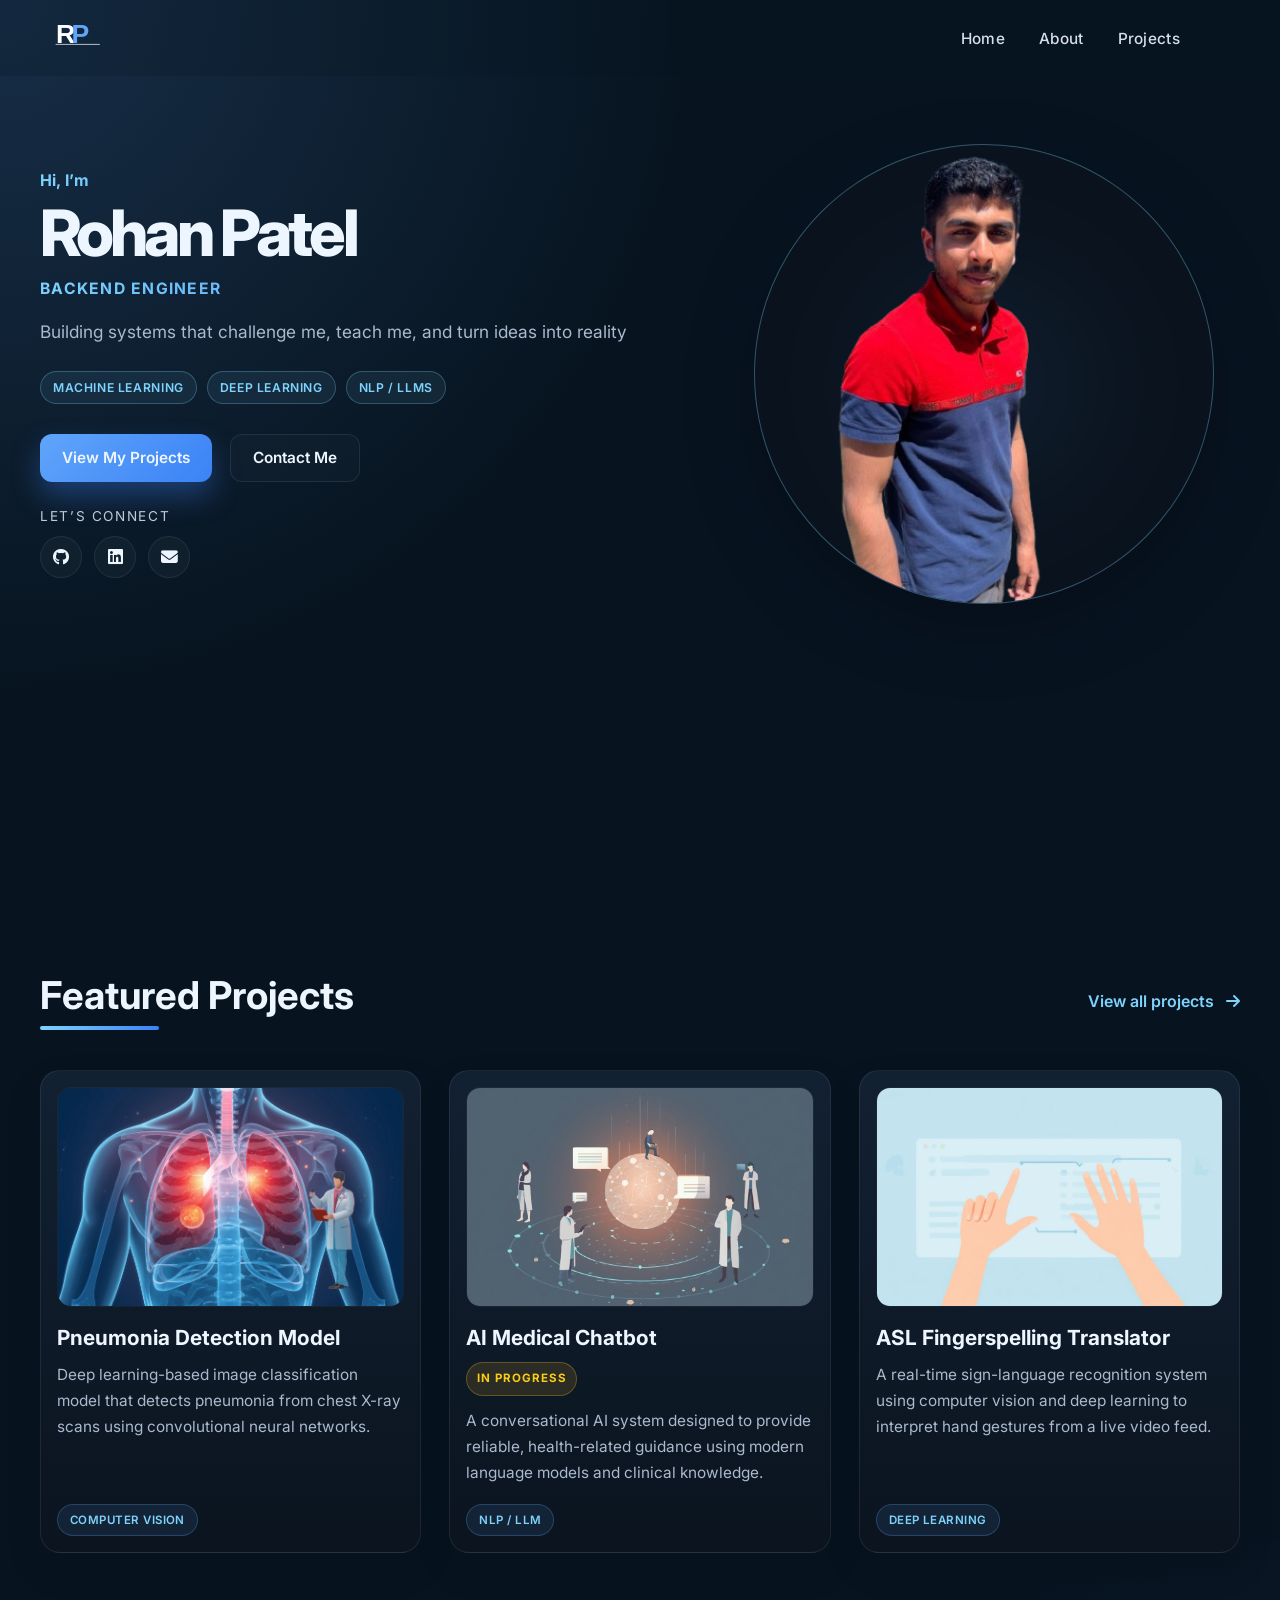
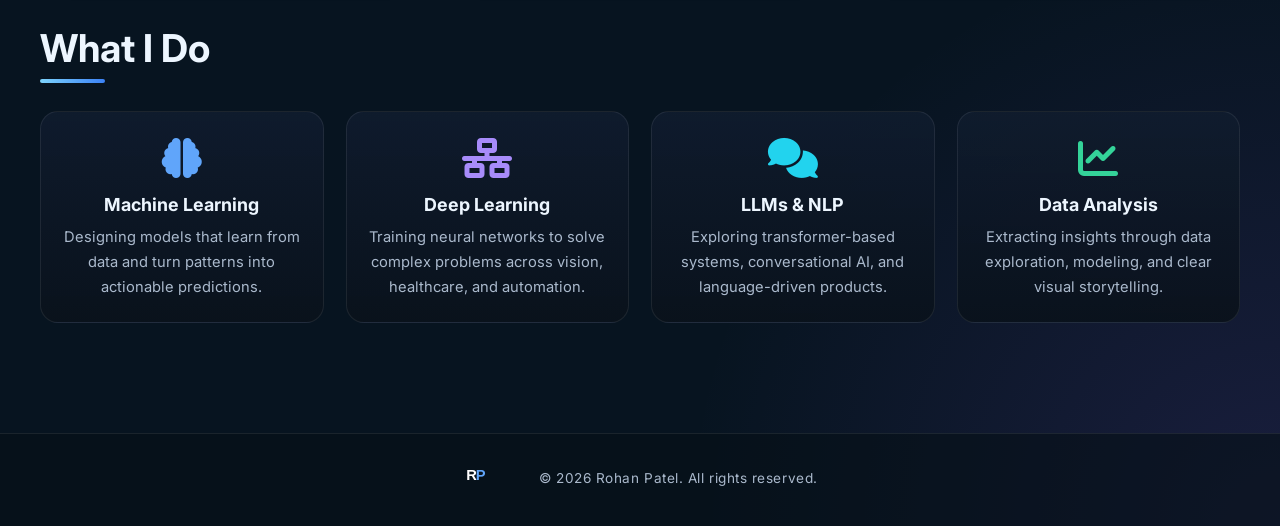
==== commit 61ac7e05: "Made slight intro change." ====
--- a/index.html
+++ b/index.html
@@ -51,7 +51,7 @@
                     <div class="text-container">
                         <p class="intro-p" id="p1">Hi, I’m</p>
                         <h1>Rohan Patel</h1>
-                        <p class="intro-p" id="p2">AI Engineer • ML & Computer Vision</p>
+                        <p class="intro-p" id="p2">Backend Engineer</p>
                         <p id="description">
                             Building systems that challenge me, teach me, and turn ideas into reality
                         </p>
